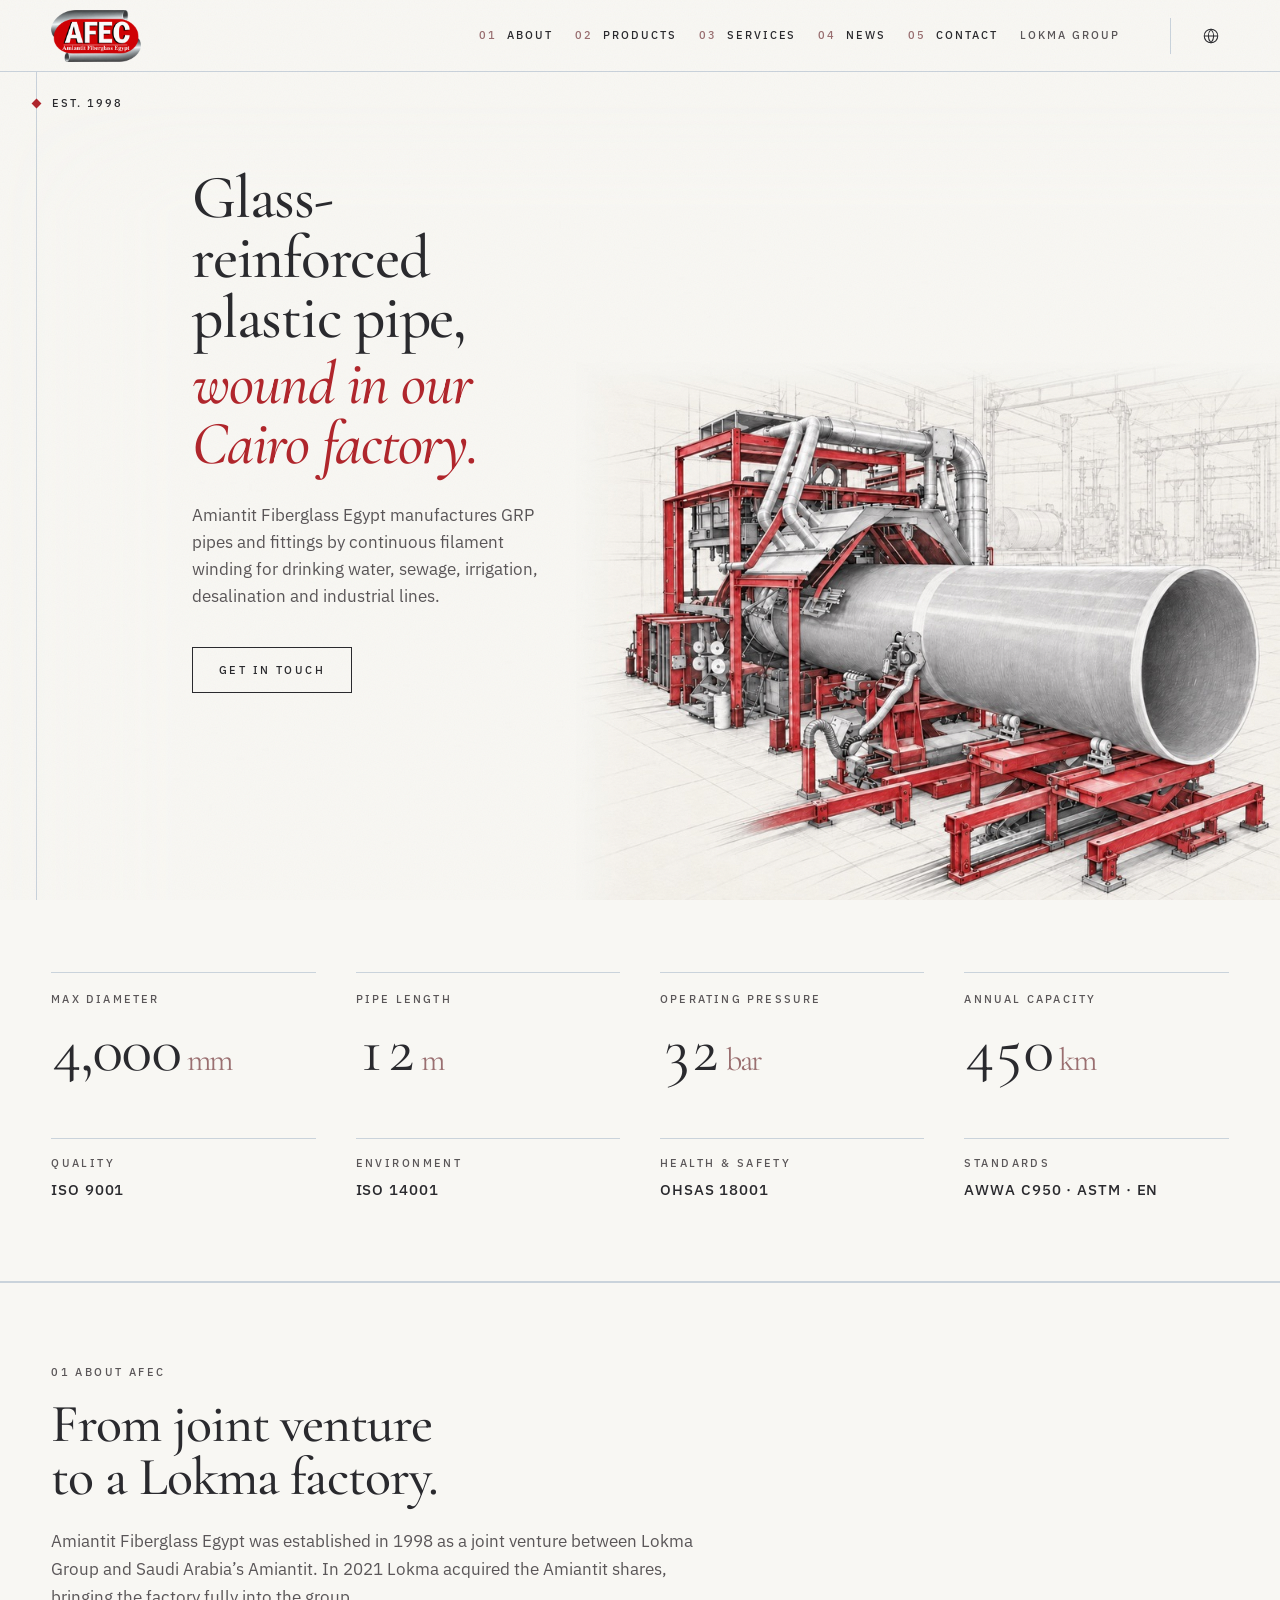
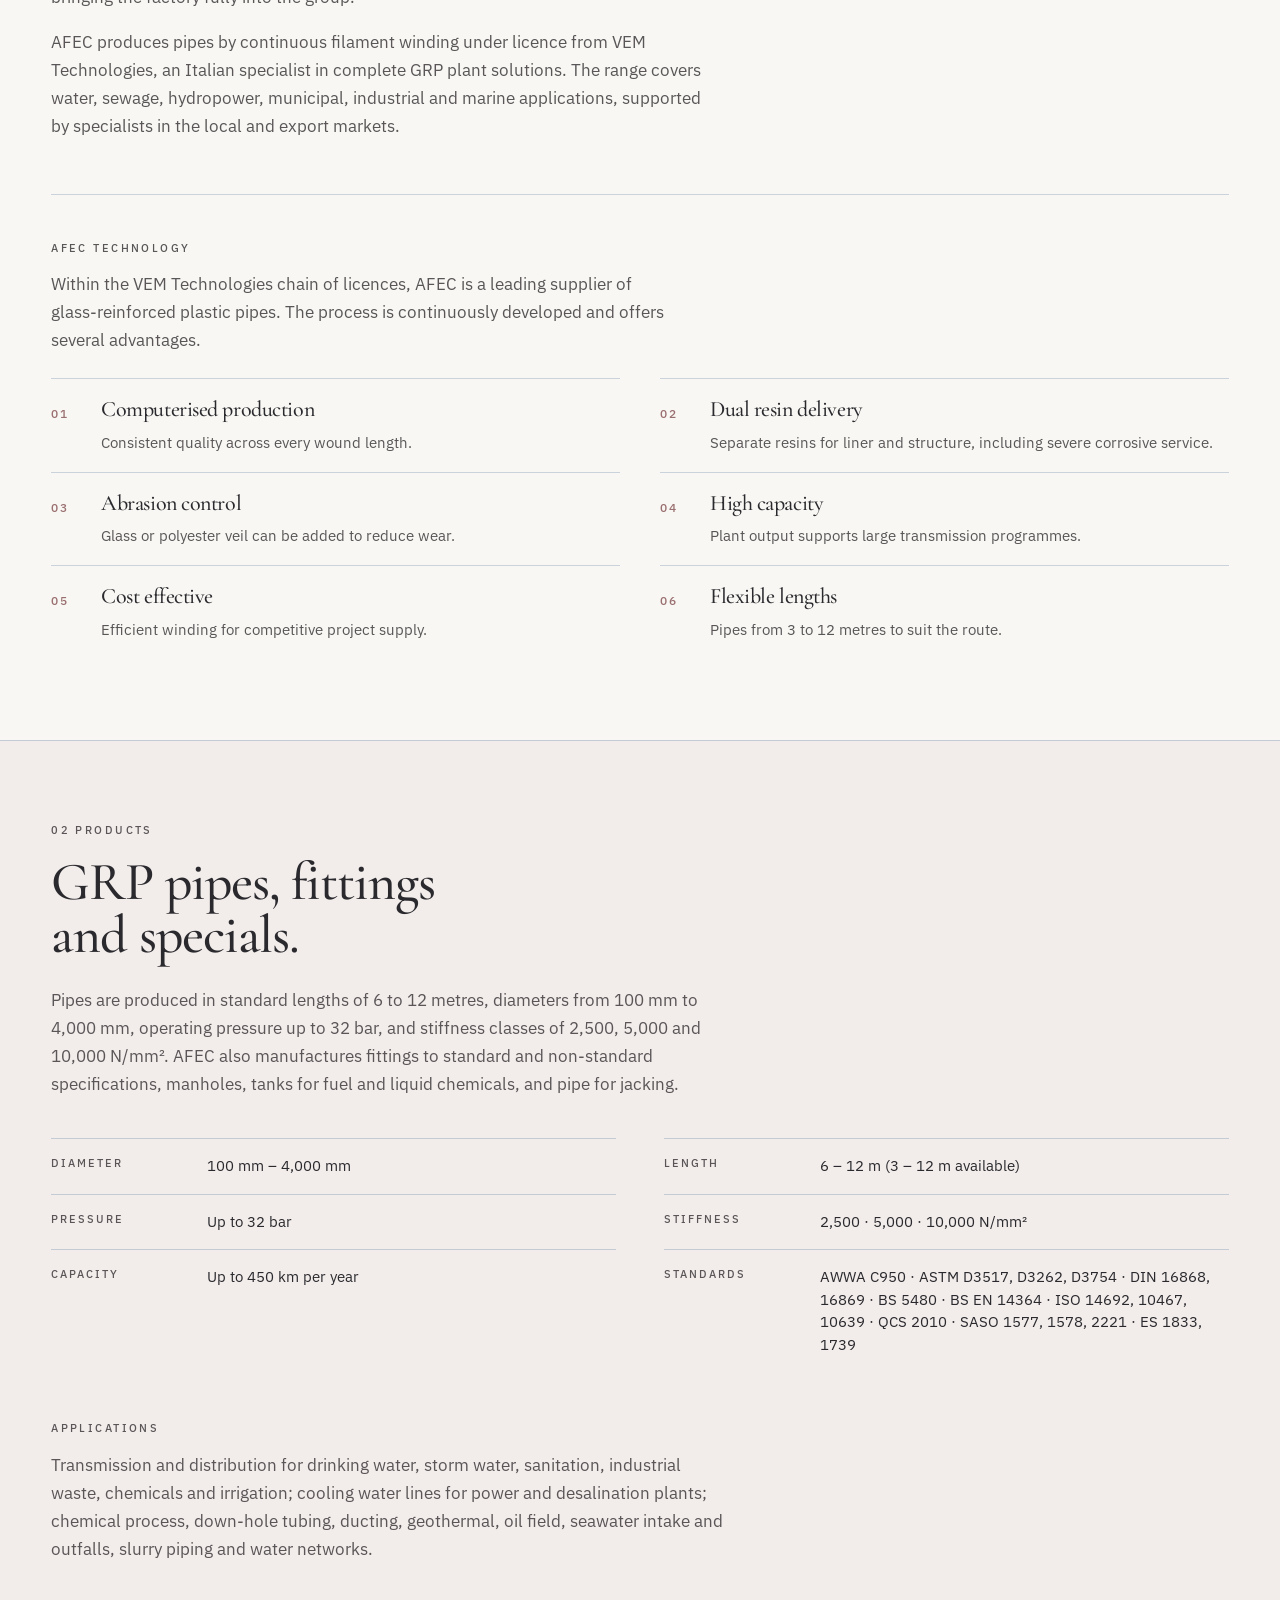
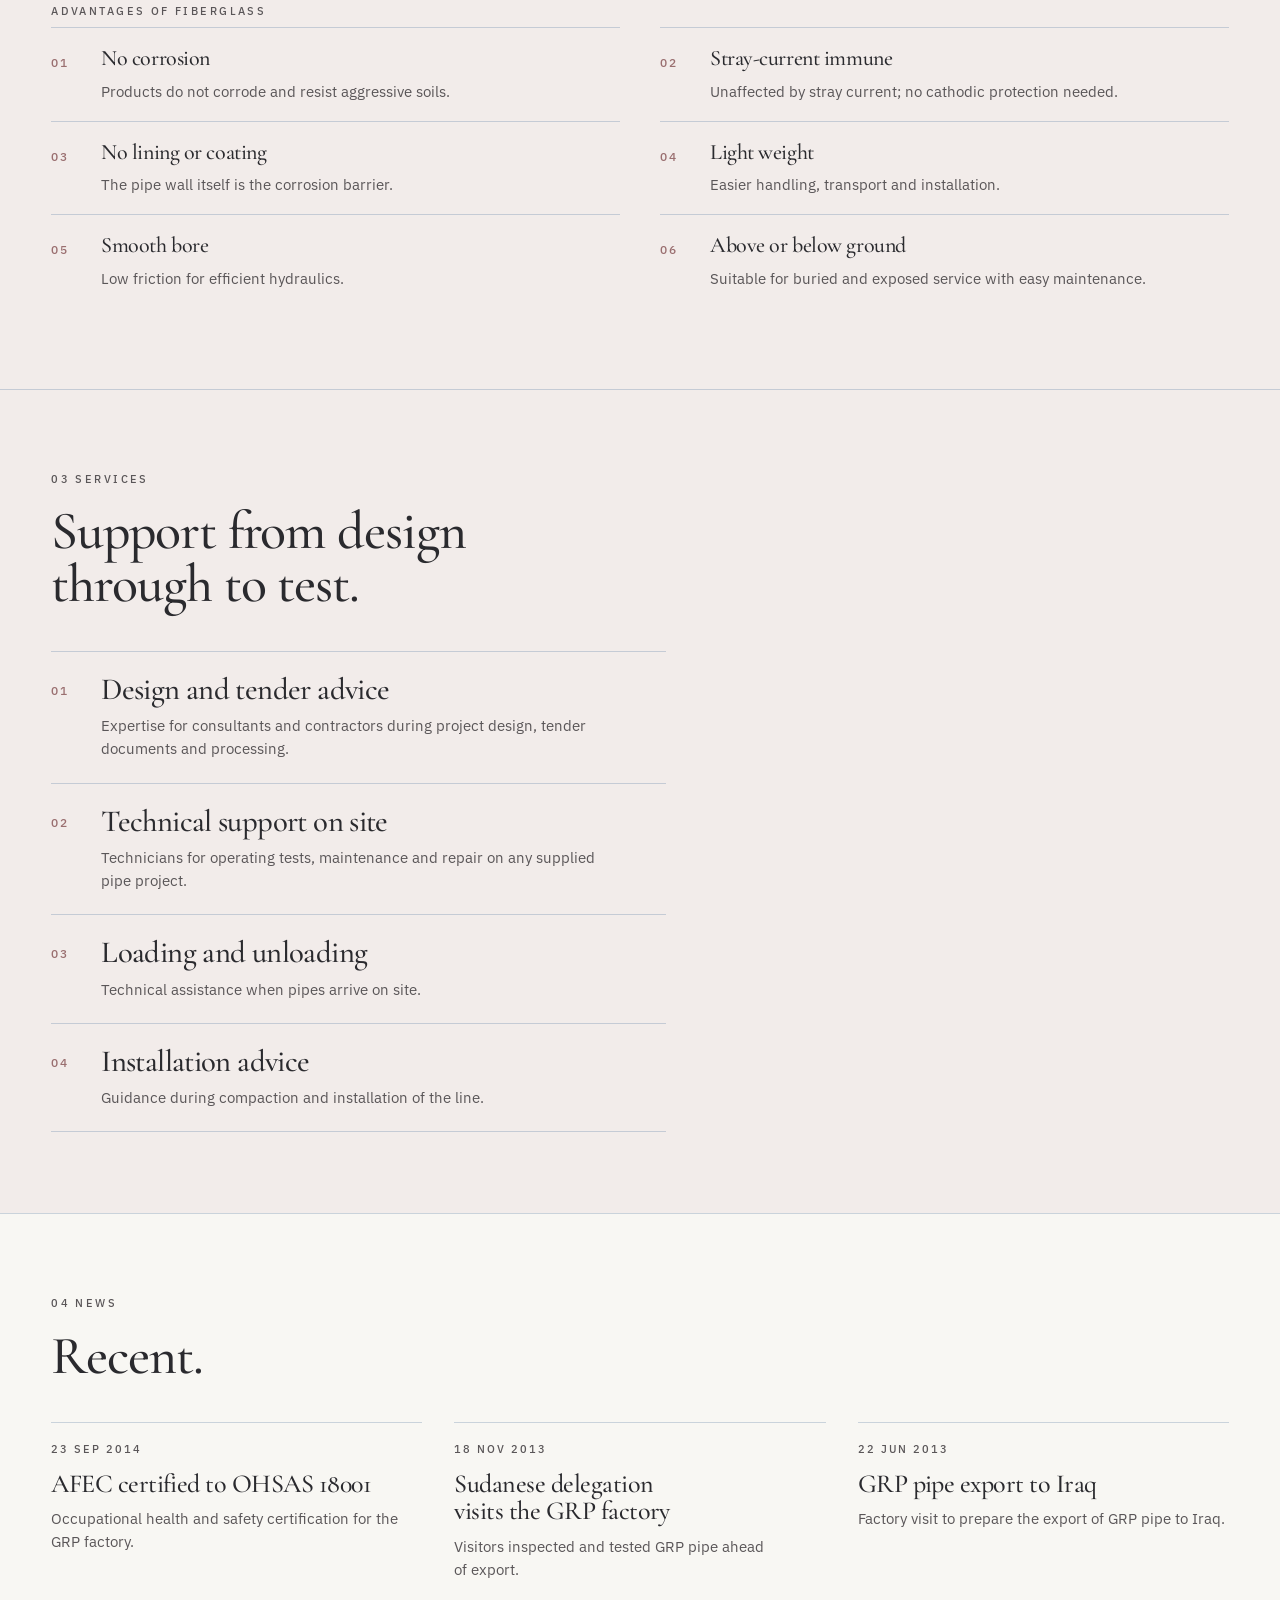
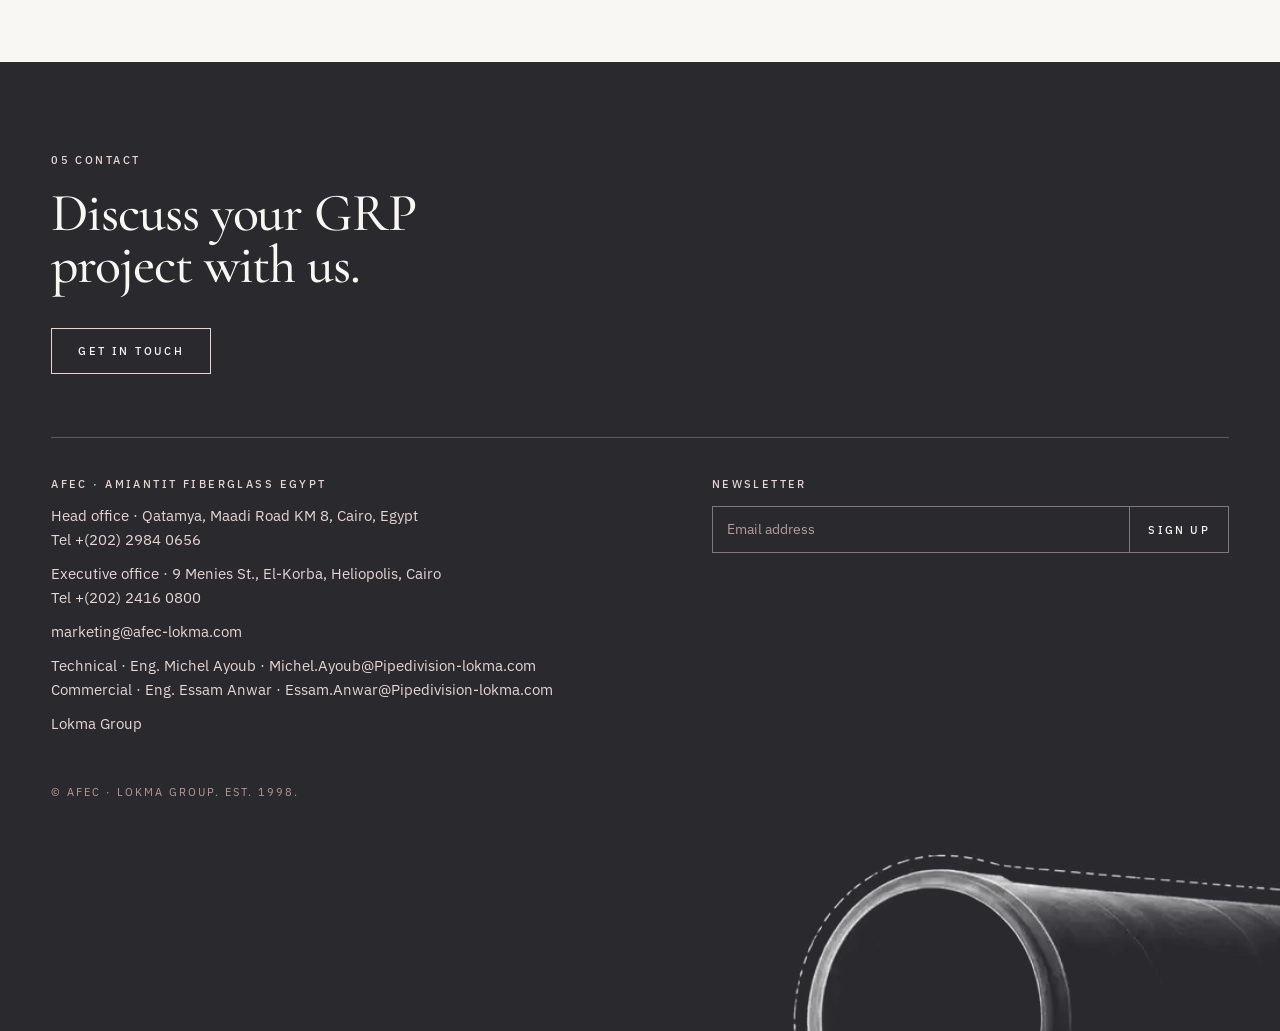
==== afec/index.html @ 7f738395 "Add AFEC, Ameron, and CIPAC pages with company branding and assets. Subsidiary long-scroll sites sha" ====
<!DOCTYPE html>
<html lang="en">
<head>
  <meta charset="UTF-8">
  <meta name="viewport" content="width=device-width, initial-scale=1">
  <title>AFEC — Amiantit Fiberglass Egypt · GRP pipe</title>
  <meta name="description" content="AFEC manufactures glass-reinforced plastic pipes and fittings by continuous filament winding for water, sewage, irrigation, desalination and industrial lines. Est. 1998, Cairo.">
  <meta name="theme-color" content="#2A2A2E">
  <link rel="preconnect" href="https://fonts.googleapis.com">
  <link rel="preconnect" href="https://fonts.gstatic.com" crossorigin>
  <link href="https://fonts.googleapis.com/css2?family=Cormorant+Garamond:ital,wght@0,500;0,600;1,500&family=IBM+Plex+Sans:ital,wght@0,400;0,500;1,400&display=swap" rel="stylesheet">
  <link rel="preload" as="image" href="../assets/afec-hero-desktop.jpg" media="(min-width: 1101px), (min-width: 701px) and (min-aspect-ratio: 1/1)">
  <link rel="preload" as="image" href="../assets/afec-hero-tablet.jpg" media="(min-width: 701px) and (max-width: 1100px) and (max-aspect-ratio: 1/1)">
  <link rel="preload" as="image" href="../assets/afec-hero-mobile.jpg" media="(max-width: 700px)">
  <link rel="stylesheet" href="../styles.css">
</head>
<body class="company company-afec">
  <a class="skip" href="#main">Skip to content</a>

  <header>
    <a class="wordmark wordmark-name" href="#top">
      <img src="../assets/afec-logo.png" alt="AFEC — Amiantit Fiberglass Egypt" width="89" height="52">
    </a>
    <nav aria-label="Primary">
      <a href="#about"><span>01</span> About</a>
      <a href="#products"><span>02</span> Products</a>
      <a href="#services"><span>03</span> Services</a>
      <a href="#news"><span>04</span> News</a>
      <a href="#contact"><span>05</span> Contact</a>
      <a class="group-link" href="../index.html">Lokma Group</a>
    </nav>
    <div class="lang">
      <button type="button" class="lang-button" aria-expanded="false" aria-controls="lang-menu" aria-label="Language, English">
        <svg viewBox="0 0 24 24" width="18" height="18" aria-hidden="true">
          <circle cx="12" cy="12" r="9" fill="none" stroke="currentColor" stroke-width="1.4"></circle>
          <path d="M3 12h18M12 3c2.4 2.7 3.6 5.7 3.6 9s-1.2 6.3-3.6 9c-2.4-2.7-3.6-5.7-3.6-9s1.2-6.3 3.6-9z" fill="none" stroke="currentColor" stroke-width="1.4"></path>
        </svg>
      </button>
      <ul class="lang-menu" id="lang-menu" hidden>
        <li><a href="index.html" lang="en" aria-current="true">English</a></li>
        <li><a href="../fr/afec/index.html" lang="fr">Français</a></li>
        <li><a href="../ar/afec/index.html" lang="ar" dir="rtl">العربية</a></li>
      </ul>
    </div>
  </header>

  <main id="main">
    <section class="company-hero plate-section" id="top">
      <picture class="plate" aria-hidden="true">
        <source media="(max-width: 700px)" srcset="../assets/afec-hero-mobile.jpg">
        <source media="(max-width: 1100px) and (max-aspect-ratio: 1/1)" srcset="../assets/afec-hero-tablet.jpg">
        <img src="../assets/afec-hero-desktop.jpg" alt="" fetchpriority="high" decoding="async">
      </picture>
      <div class="datum" aria-hidden="true">
        <span class="datum-mark">
          <span class="diamond"></span>
          <span class="datum-lines">
            <span class="datum-line">Est. 1998</span>
            <span class="datum-line">GRP pipe</span>
            <span class="datum-line">Continuous winding</span>
            <span class="datum-line">Lokma Group</span>
          </span>
        </span>
      </div>
      <div class="hero-copy">
        <h1>Glass-reinforced plastic pipe, <em>wound in our Cairo factory.</em></h1>
        <p class="deck">Amiantit Fiberglass Egypt manufactures GRP pipes and fittings by continuous filament winding for drinking water, sewage, irrigation, desalination and industrial lines.</p>
        <a class="button" href="#contact">Get in touch</a>
      </div>
    </section>

    <section class="figures" aria-labelledby="figures-title">
      <h2 id="figures-title" class="visually-hidden">Key numbers and certificates</h2>
      <dl class="numbers">
        <div><dt>Max diameter</dt><dd>4,000<span> mm</span></dd></div>
        <div><dt>Pipe length</dt><dd>12<span> m</span></dd></div>
        <div><dt>Operating pressure</dt><dd>32<span> bar</span></dd></div>
        <div><dt>Annual capacity</dt><dd>450<span> km</span></dd></div>
      </dl>
      <ul class="certs" aria-label="Quality certificates">
        <li><span class="kicker">Quality</span><strong>ISO 9001</strong></li>
        <li><span class="kicker">Environment</span><strong>ISO 14001</strong></li>
        <li><span class="kicker">Health &amp; safety</span><strong>OHSAS 18001</strong></li>
        <li><span class="kicker">Standards</span><strong>AWWA C950 · ASTM · EN</strong></li>
      </ul>
    </section>

    <section class="about" id="about">
      <div class="about-intro">
        <p class="kicker"><span>01</span> About AFEC</p>
        <h2>From joint venture to a Lokma factory.</h2>
        <p>Amiantit Fiberglass Egypt was established in 1998 as a joint venture between Lokma Group and Saudi Arabia’s Amiantit. In 2021 Lokma acquired the Amiantit shares, bringing the factory fully into the group.</p>
        <p>AFEC produces pipes by continuous filament winding under licence from VEM Technologies, an Italian specialist in complete GRP plant solutions. The range covers water, sewage, hydropower, municipal, industrial and marine applications, supported by specialists in the local and export markets.</p>
      </div>

      <div class="about-tech">
        <p class="kicker">AFEC technology</p>
        <p class="products-lead">Within the VEM Technologies chain of licences, AFEC is a leading supplier of glass-reinforced plastic pipes. The process is continuously developed and offers several advantages.</p>
        <ul class="feature-list">
          <li>
            <span class="num">01</span>
            <div>
              <h3>Computerised production</h3>
              <p>Consistent quality across every wound length.</p>
            </div>
          </li>
          <li>
            <span class="num">02</span>
            <div>
              <h3>Dual resin delivery</h3>
              <p>Separate resins for liner and structure, including severe corrosive service.</p>
            </div>
          </li>
          <li>
            <span class="num">03</span>
            <div>
              <h3>Abrasion control</h3>
              <p>Glass or polyester veil can be added to reduce wear.</p>
            </div>
          </li>
          <li>
            <span class="num">04</span>
            <div>
              <h3>High capacity</h3>
              <p>Plant output supports large transmission programmes.</p>
            </div>
          </li>
          <li>
            <span class="num">05</span>
            <div>
              <h3>Cost effective</h3>
              <p>Efficient winding for competitive project supply.</p>
            </div>
          </li>
          <li>
            <span class="num">06</span>
            <div>
              <h3>Flexible lengths</h3>
              <p>Pipes from 3 to 12 metres to suit the route.</p>
            </div>
          </li>
        </ul>
      </div>
    </section>

    <section class="products-block" id="products">
      <p class="kicker"><span>02</span> Products</p>
      <h2>GRP pipes, fittings and specials.</h2>
      <p class="products-lead">Pipes are produced in standard lengths of 6 to 12 metres, diameters from 100 mm to 4,000 mm, operating pressure up to 32 bar, and stiffness classes of 2,500, 5,000 and 10,000 N/mm². AFEC also manufactures fittings to standard and non-standard specifications, manholes, tanks for fuel and liquid chemicals, and pipe for jacking.</p>

      <dl class="spec-table">
        <div>
          <dt>Diameter</dt>
          <dd>100 mm – 4,000 mm</dd>
        </div>
        <div>
          <dt>Length</dt>
          <dd>6 – 12 m (3 – 12 m available)</dd>
        </div>
        <div>
          <dt>Pressure</dt>
          <dd>Up to 32 bar</dd>
        </div>
        <div>
          <dt>Stiffness</dt>
          <dd>2,500 · 5,000 · 10,000 N/mm²</dd>
        </div>
        <div>
          <dt>Capacity</dt>
          <dd>Up to 450 km per year</dd>
        </div>
        <div>
          <dt>Standards</dt>
          <dd>AWWA C950 · ASTM D3517, D3262, D3754 · DIN 16868, 16869 · BS 5480 · BS EN 14364 · ISO 14692, 10467, 10639 · QCS 2010 · SASO 1577, 1578, 2221 · ES 1833, 1739</dd>
        </div>
      </dl>

      <p class="kicker">Applications</p>
      <p class="products-lead">Transmission and distribution for drinking water, storm water, sanitation, industrial waste, chemicals and irrigation; cooling water lines for power and desalination plants; chemical process, down-hole tubing, ducting, geothermal, oil field, seawater intake and outfalls, slurry piping and water networks.</p>

      <p class="kicker">Advantages of fiberglass</p>
      <ul class="feature-list">
        <li>
          <span class="num">01</span>
          <div>
            <h3>No corrosion</h3>
            <p>Products do not corrode and resist aggressive soils.</p>
          </div>
        </li>
        <li>
          <span class="num">02</span>
          <div>
            <h3>Stray-current immune</h3>
            <p>Unaffected by stray current; no cathodic protection needed.</p>
          </div>
        </li>
        <li>
          <span class="num">03</span>
          <div>
            <h3>No lining or coating</h3>
            <p>The pipe wall itself is the corrosion barrier.</p>
          </div>
        </li>
        <li>
          <span class="num">04</span>
          <div>
            <h3>Light weight</h3>
            <p>Easier handling, transport and installation.</p>
          </div>
        </li>
        <li>
          <span class="num">05</span>
          <div>
            <h3>Smooth bore</h3>
            <p>Low friction for efficient hydraulics.</p>
          </div>
        </li>
        <li>
          <span class="num">06</span>
          <div>
            <h3>Above or below ground</h3>
            <p>Suitable for buried and exposed service with easy maintenance.</p>
          </div>
        </li>
      </ul>
    </section>

    <section class="services" id="services">
      <div class="services-copy">
        <p class="kicker"><span>03</span> Services</p>
        <h2>Support from design through to test.</h2>
        <ol class="service-list">
          <li>
            <span class="num">01</span>
            <div>
              <h3>Design and tender advice</h3>
              <p>Expertise for consultants and contractors during project design, tender documents and processing.</p>
            </div>
          </li>
          <li>
            <span class="num">02</span>
            <div>
              <h3>Technical support on site</h3>
              <p>Technicians for operating tests, maintenance and repair on any supplied pipe project.</p>
            </div>
          </li>
          <li>
            <span class="num">03</span>
            <div>
              <h3>Loading and unloading</h3>
              <p>Technical assistance when pipes arrive on site.</p>
            </div>
          </li>
          <li>
            <span class="num">04</span>
            <div>
              <h3>Installation advice</h3>
              <p>Guidance during compaction and installation of the line.</p>
            </div>
          </li>
        </ol>
      </div>
    </section>

    <section class="news" id="news">
      <div class="news-head">
        <p class="kicker"><span>04</span> News</p>
        <h2>Recent.</h2>
      </div>
      <ul class="news-list">
        <li>
          <time datetime="2014-09-23">23 Sep 2014</time>
          <h3>AFEC certified to OHSAS 18001</h3>
          <p>Occupational health and safety certification for the GRP factory.</p>
        </li>
        <li>
          <time datetime="2013-11-18">18 Nov 2013</time>
          <h3>Sudanese delegation visits the GRP factory</h3>
          <p>Visitors inspected and tested GRP pipe ahead of export.</p>
        </li>
        <li>
          <time datetime="2013-06-22">22 Jun 2013</time>
          <h3>GRP pipe export to Iraq</h3>
          <p>Factory visit to prepare the export of GRP pipe to Iraq.</p>
        </li>
      </ul>
    </section>

    <section class="contact plate-section" id="contact">
      <picture class="plate" aria-hidden="true">
        <source media="(max-width: 700px)" srcset="../assets/home-contact-navy-mobile.webp">
        <img src="../assets/home-contact-navy-desktop.webp" alt="" loading="lazy" decoding="async">
      </picture>
      <div class="contact-invite">
        <p class="kicker kicker-light"><span>05</span> Contact</p>
        <h2>Discuss your GRP project with us.</h2>
        <a class="button button-light" href="mailto:marketing@afec-lokma.com">Get in touch</a>
      </div>
      <div class="contact-grid">
        <address>
          <span class="kicker kicker-light">AFEC · Amiantit Fiberglass Egypt</span>
          <p>Head office · Qatamya, Maadi Road KM 8, Cairo, Egypt<br>Tel <a href="tel:+20229840656">+(202) 2984 0656</a></p>
          <p>Executive office · 9 Menies St., El-Korba, Heliopolis, Cairo<br>Tel <a href="tel:+20224160800">+(202) 2416 0800</a></p>
          <p><a href="mailto:marketing@afec-lokma.com">marketing@afec-lokma.com</a></p>
          <p>Technical · Eng. Michel Ayoub · <a href="mailto:Michel.Ayoub@Pipedivision-lokma.com">Michel.Ayoub@Pipedivision-lokma.com</a><br>Commercial · Eng. Essam Anwar · <a href="mailto:Essam.Anwar@Pipedivision-lokma.com">Essam.Anwar@Pipedivision-lokma.com</a></p>
          <p><a href="../index.html">Lokma Group</a></p>
        </address>
        <form class="newsletter" action="#" method="post">
          <label class="kicker kicker-light" for="newsletter-email">Newsletter</label>
          <div class="field">
            <input id="newsletter-email" type="email" name="email" placeholder="Email address" autocomplete="email" required>
            <button type="submit">Sign up</button>
          </div>
        </form>
      </div>
      <p class="colophon">© AFEC · Lokma Group. Est. 1998.</p>
    </section>
  </main>

  <script src="../site.js"></script>
</body>
</html>
---- styles.css ----
:root {
  --navy: #17275f;
  --navy-soft: #25356f;
  --ink: #6685a8;
  --draft: #91abc3;
  --pale: #dce8f1;
  --wash: #e8f1f6;
  --paper: #f8f7f3;
  --graphite: #515867;
  --oxide: #8a2730;
  --accent: var(--oxide);
  --rule: color-mix(in srgb, var(--ink) 32%, transparent);
  --rule-light: color-mix(in srgb, var(--pale) 26%, transparent);
  --serif: "Cormorant Garamond", "Iowan Old Style", Palatino, "Palatino Linotype", serif;
  --sans: "IBM Plex Sans", "Helvetica Neue", Helvetica, Arial, sans-serif;
  --header: 72px;
  --gutter: clamp(20px, 4vw, 64px);
}

/*
 * Company palettes. Each page keeps the group paper and type but takes its
 * text colours from the company logo: --navy carries headings, nav, buttons and
 * the contact block; --graphite carries running copy; --accent the emphasis.
 * The secondary set (wash, pale, ink, draft) follows the pencil wash in the
 * company artwork. Rules, grids and the datum derive from --ink automatically.
 */
body.company-afec {
  /* AFEC logo: red lettering on steel grey. No blue; type goes to charcoal. */
  --navy: #2a2a2e;
  --graphite: #5a5658;
  --accent: #b1262c;
  --wash: #f2ecea;
  --pale: #e6d5d3;
  --ink: #9a6f70;
  --draft: #b99a9a;
}

body.company-ameron {
  /* Ameron logo: a single deep navy. Type goes to that navy, emphasis a step lighter. */
  --navy: #0f1f5c;
  --graphite: #4f5670;
  --accent: #3a5597;
  --wash: #eaedf0;
  --pale: #d4dbe3;
  --ink: #5f7085;
  --draft: #8d9bab;
}

body.company-cipac {
  /* CIPAC logo: terracotta pipe with slate-blue lettering. Type goes to that slate; emphasis terracotta. */
  --navy: #1b3858;
  --graphite: #4e5661;
  --accent: #a5562f;
  --wash: #f3ece5;
  --pale: #e7d7c8;
  --ink: #a07a60;
  --draft: #bfa38c;
}

* { box-sizing: border-box; }

html { scroll-behavior: smooth; }

body {
  margin: 0;
  background: var(--paper);
  color: var(--navy);
  font-family: var(--sans);
  font-size: 16px;
  line-height: 1.5;
  font-weight: 400;
  text-rendering: optimizeLegibility;
  -webkit-font-smoothing: antialiased;
}

body::before {
  content: "";
  position: fixed;
  inset: 0;
  pointer-events: none;
  z-index: 80;
  opacity: 0.045;
  mix-blend-mode: multiply;
  background-image: url("data:image/svg+xml;utf8,<svg xmlns='http://www.w3.org/2000/svg' width='160' height='160'><filter id='n'><feTurbulence type='fractalNoise' baseFrequency='0.85' numOctaves='2' stitchTiles='stitch'/></filter><rect width='100%25' height='100%25' filter='url(%23n)'/></svg>");
}

::selection {
  background: var(--pale);
  color: var(--navy);
}

img, picture { display: block; max-width: 100%; }

a { color: inherit; }

:focus-visible {
  outline: 1px solid var(--accent);
  outline-offset: 4px;
}

.skip {
  position: absolute;
  left: 16px;
  top: -40px;
  background: var(--paper);
  padding: 8px 12px;
  z-index: 100;
}

.skip:focus { top: 12px; }

.visually-hidden {
  position: absolute;
  width: 1px;
  height: 1px;
  overflow: hidden;
  clip: rect(0 0 0 0);
  white-space: nowrap;
}

section[id] { scroll-margin-top: var(--header); }

h1, h2, h3 {
  font-family: var(--serif);
  font-weight: 500;
  letter-spacing: -0.02em;
  line-height: 0.98;
  margin: 0;
  text-wrap: balance;
}

h1 {
  font-size: clamp(46px, 4.8vw, 78px);
  max-width: 14ch;
}

h1 em {
  display: block;
  margin-top: 0.08em;
  font-style: italic;
  font-weight: 500;
}

h2 {
  font-size: clamp(38px, 4.2vw, 64px);
  max-width: 16ch;
}

h3 {
  font-size: clamp(26px, 2.4vw, 36px);
  line-height: 1.05;
}

p { text-wrap: pretty; }

.kicker {
  margin: 0;
  font-size: 11px;
  font-weight: 500;
  letter-spacing: 0.22em;
  text-transform: uppercase;
  color: var(--graphite);
}

.kicker-light { color: var(--pale); }

.kicker span,
nav a span,
.num,
.when,
.numbers dd,
time {
  font-variant-numeric: tabular-nums;
}

.num {
  padding-top: 8px;
  font-size: 12px;
  font-weight: 500;
  letter-spacing: 0.16em;
  color: var(--ink);
}

.button {
  display: inline-block;
  margin-top: 36px;
  padding: 14px 26px;
  border: 1px solid var(--navy);
  color: var(--navy);
  text-decoration: none;
  font-size: 11px;
  font-weight: 500;
  letter-spacing: 0.22em;
  text-transform: uppercase;
  transition: background-color 120ms ease, color 120ms ease;
}

.button:hover {
  background: var(--navy);
  color: var(--paper);
}

.button-light {
  border-color: var(--pale);
  color: var(--paper);
}

.button-light:hover {
  background: var(--paper);
  color: var(--navy);
}

.text-link {
  display: inline-block;
  margin-top: 14px;
  font-size: 12px;
  font-weight: 500;
  letter-spacing: 0.08em;
  text-decoration: none;
  border-bottom: 1px solid var(--accent);
  padding-bottom: 2px;
}

header {
  position: sticky;
  top: 0;
  z-index: 40;
  display: flex;
  align-items: center;
  justify-content: space-between;
  gap: 28px;
  min-height: var(--header);
  padding: 0 var(--gutter);
  background: color-mix(in srgb, var(--paper) 92%, transparent);
  border-bottom: 1px solid var(--rule);
  backdrop-filter: blur(8px);
}

.wordmark {
  flex: none;
  display: flex;
  align-items: center;
  line-height: 0;
  text-decoration: none;
}

.wordmark img {
  height: 64px;
  width: auto;
}

nav {
  display: flex;
  flex-wrap: nowrap;
  justify-content: flex-end;
  gap: 8px 22px;
  min-width: 0;
  margin-left: auto;
}

nav a {
  flex: none;
  text-decoration: none;
  font-size: 11px;
  font-weight: 500;
  letter-spacing: 0.18em;
  text-transform: uppercase;
  color: var(--navy);
  white-space: nowrap;
}

nav a span {
  margin-right: 0.45em;
  color: var(--ink);
}

nav a[aria-current="page"],
nav a[aria-current="page"] span {
  color: var(--accent);
}

.lang {
  position: relative;
  flex: none;
  margin-left: 22px;
  padding-left: 22px;
  border-left: 1px solid var(--rule);
  --lang-trigger-size: 36px;
}

.lang-button {
  display: grid;
  place-items: center;
  width: var(--lang-trigger-size);
  height: var(--lang-trigger-size);
  padding: 0;
  border: 0;
  background: transparent;
  color: var(--navy);
  cursor: pointer;
}

.lang-button[aria-expanded="true"] { color: var(--accent); }

.lang-menu {
  position: absolute;
  top: calc(100% + 2px);
  right: 0;
  z-index: 2;
  min-width: 156px;
  margin: 0;
  padding: 6px 0;
  list-style: none;
  background: var(--paper);
  border: 1px solid var(--rule);
  transform-origin: calc(100% - var(--lang-trigger-size) / 2) -8px;
  opacity: 0;
  transform: translateY(-6px);
  pointer-events: none;
  transition: opacity 160ms ease, transform 160ms ease;
}

.lang-menu.is-open {
  opacity: 1;
  transform: none;
  pointer-events: auto;
}

.lang-menu::before {
  content: "";
  position: absolute;
  top: -5px;
  /* Centre the caret on the globe trigger; nudge 3px for the icon in the button. */
  right: calc(var(--lang-trigger-size) / 2 - 5px - 3px);
  width: 10px;
  height: 10px;
  background: var(--paper);
  border-top: 1px solid var(--rule);
  border-left: 1px solid var(--rule);
  transform: rotate(45deg);
}

.lang-menu a {
  display: block;
  padding: 8px 16px;
  color: var(--navy);
  text-decoration: none;
  font-size: 11px;
  font-weight: 500;
  letter-spacing: 0.18em;
  text-transform: uppercase;
}

.lang-menu a[lang="ar"] {
  font-size: 15px;
  letter-spacing: 0;
  text-transform: none;
}

.lang-menu a[aria-current="true"] { color: var(--accent); }

.lang-menu a:hover { background: var(--wash); }

/* Decorative plates. The artwork fills the section; copy sits in its clear zone. */

.plate-section {
  position: relative;
  isolation: isolate;
  overflow: hidden;
}

.plate {
  position: absolute;
  inset: 0;
  z-index: -1;
  pointer-events: none;
}

.plate img {
  width: 100%;
  height: 100%;
  object-fit: cover;
}

.banner {
  width: 100%;
  border-bottom: 1px solid var(--rule);
}

.banner img {
  width: 100%;
  height: auto;
}

.datum {
  position: absolute;
  top: 0;
  bottom: 0;
  left: 36px;
  width: 1px;
  background: var(--rule);
  pointer-events: none;
}

.datum-light { background: color-mix(in srgb, var(--pale) 40%, transparent); }

.datum-mark {
  position: absolute;
  top: 28px;
  left: 0;
}

.diamond {
  position: absolute;
  top: 0;
  left: -3.5px;
  width: 7px;
  height: 7px;
  background: var(--navy);
  transform: rotate(45deg);
}

.datum-light .diamond { background: var(--pale); }

.datum-lines {
  position: absolute;
  /* Centre the first line on the 7px diamond. */
  font-size: 11px;
  top: calc((7px - 1.35em) / 2);
  left: 16px;
  display: flex;
  flex-direction: column;
  align-items: flex-start;
  gap: 5px;
  width: max-content;
}

.datum-line {
  font-size: 11px;
  font-weight: 500;
  letter-spacing: 0.18em;
  text-transform: uppercase;
  line-height: 1.35;
  white-space: nowrap;
  color: var(--navy);
  opacity: 0;
  transform: translateX(-16px);
}

.datum-line:first-child {
  opacity: 1;
  transform: none;
}

.datum-light .datum-line { color: var(--pale); }

/* 1. Opening banner */

.hero {
  /* Floor stops short viewports from pushing the copy deep into the pipe artwork. */
  min-height: max(calc(100svh - var(--header)), 820px);
  background: var(--navy);
  color: var(--paper);
}

.hero .plate img { object-position: left bottom; }

.hero-copy {
  position: relative;
  max-width: min(46%, 680px);
  /* Clears the two-word lines that sit to the right of the datum. */
  padding: 96px 0 240px 220px;
}

.hero h1 em { color: var(--pale); }

.deck {
  max-width: 36em;
  margin: 28px 0 0;
  color: var(--draft);
  font-size: 17px;
  line-height: 1.6;
}

/* 2. Key numbers and certificates */

.figures {
  padding: clamp(64px, 8vh, 104px) var(--gutter) clamp(56px, 7vh, 88px);
  border-bottom: 1px solid var(--rule);
}

.numbers {
  display: grid;
  grid-template-columns: repeat(4, 1fr);
  gap: 24px 40px;
  margin: 0;
}

.numbers div {
  padding-top: 18px;
  border-top: 1px solid var(--rule);
}

.numbers dt {
  font-size: 11px;
  font-weight: 500;
  letter-spacing: 0.2em;
  text-transform: uppercase;
  color: var(--graphite);
}

.numbers dd {
  margin: 10px 0 0;
  font-family: var(--serif);
  font-size: clamp(48px, 5vw, 76px);
  line-height: 1;
  letter-spacing: -0.03em;
}

.numbers dd span {
  font-size: 0.5em;
  margin-left: 0.08em;
  color: var(--ink);
}

.certs {
  display: grid;
  grid-template-columns: repeat(4, 1fr);
  gap: 16px 40px;
  margin: 56px 0 0;
  padding: 0;
  list-style: none;
}

.certs li {
  display: flex;
  flex-direction: column;
  gap: 8px;
  padding: 16px 0;
  border-top: 1px solid var(--rule);
}

.certs strong {
  font-weight: 500;
  font-size: 15px;
  letter-spacing: 0.06em;
}

/* 3. Companies and products */

.companies {
  padding: 0 var(--gutter) clamp(72px, 9vh, 120px);
  /* Matches the field of the pipe study so the drawing has no paper margin. */
  background: var(--wash);
}

.companies-head {
  display: grid;
  grid-template-columns: 1fr 1fr;
  gap: 48px;
  align-items: stretch;
  margin: 0 calc(-1 * var(--gutter));
  padding: 0 0 0 var(--gutter);
  border-bottom: 1px solid var(--rule);
}

.companies-intro {
  padding: clamp(72px, 9vh, 110px) 0 clamp(56px, 7vh, 88px);
}

.companies-intro h2 { margin: 18px 0 24px; }

.companies-intro p:last-child {
  max-width: 36em;
  color: var(--graphite);
  font-size: 17px;
  line-height: 1.6;
}

.companies-art {
  position: relative;
  overflow: hidden;
  min-height: 420px;
  background: var(--wash);
}

.companies-art img {
  position: absolute;
  inset: 0;
  width: 100%;
  height: 100%;
  object-fit: cover;
  /* Top edge dissolves the cut pipe; sides feather into the section field. */
  -webkit-mask-image:
    linear-gradient(to bottom, transparent, #000 180px),
    linear-gradient(to right, transparent, #000 40px, #000 calc(100% - 40px), transparent);
  mask-image:
    linear-gradient(to bottom, transparent, #000 180px),
    linear-gradient(to right, transparent, #000 40px, #000 calc(100% - 40px), transparent);
  -webkit-mask-composite: source-in;
  mask-composite: intersect;
}

.company-list {
  display: grid;
  grid-template-columns: repeat(3, 1fr);
  gap: 0 40px;
  margin: 0;
  padding: 0;
  list-style: none;
}

.company-list li {
  display: grid;
  grid-template-columns: 36px 1fr;
  gap: 14px;
  padding: 36px 0 32px;
  border-bottom: 1px solid var(--rule);
}

.role {
  margin: 8px 0 12px;
  font-size: 11px;
  font-weight: 500;
  letter-spacing: 0.18em;
  text-transform: uppercase;
  color: var(--graphite);
}

.company-list p:not(.role) {
  margin: 0;
  color: var(--graphite);
  font-size: 15px;
  line-height: 1.55;
}

.products {
  display: grid;
  grid-template-columns: 160px 1fr;
  gap: 24px;
  align-items: start;
  padding-top: 40px;
}

.product-list {
  display: grid;
  grid-template-columns: repeat(3, 1fr);
  gap: 20px;
  margin: 0;
  padding: 0;
  list-style: none;
}

.product-list a {
  display: flex;
  flex-direction: row;
  align-items: center;
  justify-content: space-between;
  gap: 16px;
  min-height: 88px;
  padding: 18px 20px;
  border: 1px solid var(--rule);
  text-decoration: none;
  transition: border-color 120ms ease;
}

.product-brand {
  display: flex;
  flex: none;
  align-items: center;
  gap: 10px;
  min-width: 0;
}

.product-logo {
  flex: none;
  height: 34px;
  width: auto;
  max-width: min(52%, 200px);
  object-fit: contain;
  object-position: right center;
}

.product-logo-mark { height: 30px; max-width: none; }

.product-list a:hover {
  border-color: var(--navy);
  background: color-mix(in srgb, var(--wash) 55%, transparent);
}

.product-card-main {
  display: flex;
  flex-direction: column;
  align-items: flex-start;
  gap: 10px;
  min-width: 0;
}

.product-visit {
  font-size: 11px;
  font-weight: 500;
  letter-spacing: 0.12em;
  text-transform: uppercase;
  color: var(--graphite);
  border-bottom: 1px solid var(--accent);
  padding-bottom: 2px;
  line-height: 1.2;
  transition: color 120ms ease;
}

.product-visit::after {
  content: " →";
  color: var(--accent);
}

.product-list a:hover .product-visit { color: var(--navy); }

.product-list strong {
  flex: none;
  font-family: var(--serif);
  font-weight: 500;
  font-size: clamp(22px, 4vw, 28px);
  line-height: 1.1;
}

.product-brand span {
  font-size: 11px;
  font-weight: 500;
  letter-spacing: 0.18em;
  text-transform: uppercase;
  color: var(--graphite);
  white-space: nowrap;
}

/* 4. Services — powder-blue plate, copy in the clear left side */

.services {
  position: relative;
  isolation: isolate;
  overflow: hidden;
  background: var(--wash);
  border-top: 1px solid var(--rule);
}

.services-plate {
  position: absolute;
  inset: 0;
  z-index: -1;
  pointer-events: none;
}

.services-plate img {
  width: 100%;
  height: 100%;
  object-fit: cover;
  object-position: right center;
  /* Dissolve the last strip of the plate into the section field. */
  -webkit-mask-image: linear-gradient(to bottom, #000 calc(100% - 72px), transparent);
  mask-image: linear-gradient(to bottom, #000 calc(100% - 72px), transparent);
}

.services-copy {
  max-width: 56%;
  padding: clamp(72px, 9vh, 120px) var(--gutter);
}

.services h2 { margin: 18px 0 40px; }

.service-list {
  margin: 0;
  padding: 0;
  list-style: none;
}

.service-list li {
  display: grid;
  grid-template-columns: 36px 1fr;
  gap: 14px;
  padding: 22px 0;
  border-top: 1px solid var(--rule);
}

.service-list li:last-child { border-bottom: 1px solid var(--rule); }

.service-list p {
  margin: 8px 0 0;
  max-width: 34em;
  color: var(--graphite);
  font-size: 15px;
  line-height: 1.55;
}

/* 5. Story — ivory heritage plate, copy top left, timeline below */

.story {
  background: var(--paper);
  padding-bottom: clamp(72px, 8vh, 110px);
  overflow: clip;
}

/* The plate backs the introduction only, shown whole (2:1); the timeline runs on plain paper. */
.story-intro {
  min-height: 50vw;
  padding: clamp(80px, 10vh, 130px) var(--gutter) 0;
}

.story .plate img {
  object-position: right top;
  /* A short dissolve, only the last strip of the plate. */
  -webkit-mask-image: linear-gradient(to bottom, #000 calc(100% - 14px), transparent);
  mask-image: linear-gradient(to bottom, #000 calc(100% - 14px), transparent);
}

.story-copy {
  max-width: min(48%, 620px);
  padding-left: 72px;
}

.story-copy h2 { margin-top: 18px; }

.story-copy p:last-child {
  max-width: 40em;
  margin: 24px 0 0;
  color: var(--graphite);
  font-size: 17px;
  line-height: 1.65;
}

.timeline {
  position: relative;
  display: grid;
  grid-template-columns: repeat(5, minmax(0, 1fr));
  align-items: stretch;
  gap: 22px;
  margin: clamp(48px, 6vw, 96px) var(--gutter) 0;
  padding: 28px 0 0;
  list-style: none;
}

.timeline li {
  display: flex;
  flex-direction: column;
}

.timeline::before {
  content: "";
  position: absolute;
  top: 6px;
  left: 0;
  right: 0;
  height: 1px;
  background: color-mix(in srgb, var(--ink) 70%, transparent);
}

/* One diamond, moved between dates. Hidden until the script takes over. */
.timeline::after {
  content: "";
  position: absolute;
  z-index: 2;
  top: 0;
  left: 0;
  width: 7px;
  height: 7px;
  background: var(--accent);
  opacity: 0;
  pointer-events: none;
  transform: translate3d(var(--dot-x, 0px), var(--dot-y, 0px), 0) rotate(45deg);
}

.timeline.is-traveled::after { opacity: 1; }
.timeline.is-traveled .mark { visibility: hidden; }

.timeline-body {
  position: relative;
  z-index: 0;
  display: flex;
  flex: 1;
  flex-direction: column;
  transform: scale(var(--item-scale, 1));
  transform-origin: left top;
}

.mark {
  position: absolute;
  top: 3px;
  width: 7px;
  height: 7px;
  background: var(--accent);
  transform: rotate(45deg);
}

.when {
  display: block;
  margin: 8px 0 10px;
  font-family: var(--serif);
  font-size: 32px;
  font-weight: 500;
  letter-spacing: -0.03em;
  line-height: 1;
}

.timeline p {
  margin: 0 0 18px;
  padding-right: 18px;
  color: var(--graphite);
  font-size: 14px;
  line-height: 1.5;
}

.archive-photo {
  display: grid;
  place-items: center;
  aspect-ratio: 4 / 3;
  margin: auto 18px 0 0;
  border: 1px dashed color-mix(in srgb, var(--ink) 55%, transparent);
  background: color-mix(in srgb, var(--paper) 70%, transparent);
}

.archive-photo span {
  font-size: 10px;
  font-weight: 500;
  letter-spacing: 0.2em;
  text-transform: uppercase;
  color: var(--ink);
}

/* 6. Projects — banner strip, world map, table */

.projects {
  background: var(--paper);
  border-top: 1px solid var(--rule);
}

.projects-head {
  padding: clamp(64px, 8vh, 100px) var(--gutter) 40px;
}

.projects-head h2 { margin-top: 18px; }

.projects-body {
  display: grid;
  grid-template-columns: 1.1fr 0.9fr;
  align-items: start;
  gap: 48px;
  padding: 0 var(--gutter) clamp(80px, 10vh, 120px);
}

.map {
  display: flex;
  flex-direction: column;
  gap: 10px;
  border: 1px solid var(--rule);
  background: var(--paper);
  padding: 10px 10px 12px;
}

.map-stage {
  aspect-ratio: 1010 / 666;
  background:
    linear-gradient(color-mix(in srgb, var(--ink) 28%, transparent) 1px, transparent 1px) 0 0 / 100% 16.666%,
    linear-gradient(90deg, color-mix(in srgb, var(--ink) 28%, transparent) 1px, transparent 1px) 0 0 / 12.5% 100%,
    var(--wash);
}

.map-stage svg {
  display: block;
  width: 100%;
  height: 100%;
}

.map-stage path {
  fill: color-mix(in srgb, var(--paper) 86%, white);
  stroke: color-mix(in srgb, var(--navy) 42%, transparent);
  stroke-width: 0.6px;
  stroke-linejoin: round;
  vector-effect: non-scaling-stroke;
  cursor: pointer;
  transition: fill 120ms ease;
}

.map-stage path.is-project {
  fill: color-mix(in srgb, var(--navy) 72%, var(--wash));
  stroke: var(--navy);
}

.map-stage path:hover,
.map-stage path:focus-visible {
  fill: color-mix(in srgb, var(--navy) 28%, var(--paper));
  outline: none;
}

.map-stage path.is-project:hover,
.map-stage path.is-project.is-hover,
.map-stage path.is-project:focus-visible,
.map-stage path.is-project.is-selected {
  fill: var(--accent);
  stroke: var(--accent);
}

.map-marker {
  fill: var(--accent);
  stroke: var(--paper);
  stroke-width: 1px;
  vector-effect: non-scaling-stroke;
  transition: fill 120ms ease, stroke 120ms ease;
}

.map-marker.is-hover {
  fill: var(--paper);
  stroke: var(--accent);
  stroke-width: 1.5px;
}

.map-hit {
  fill: transparent;
  cursor: pointer;
}

.map-caption {
  display: flex;
  align-items: baseline;
  justify-content: space-between;
  gap: 16px;
  min-height: 16px;
}

.map-caption-text {
  margin: 0;
  min-width: 0;
  font-size: 11px;
  font-weight: 500;
  letter-spacing: 0.14em;
  text-transform: uppercase;
  color: var(--navy);
}

.map-credit {
  flex: none;
  font-size: 10px;
  font-weight: 500;
  letter-spacing: 0.16em;
  text-transform: uppercase;
  text-decoration: none;
  color: var(--ink);
}

.map-credit:hover { color: var(--accent); }

.project-scroll {
  min-height: 0;
  overflow-y: visible;
  scroll-behavior: smooth;
  scrollbar-width: thin;
  scrollbar-color: var(--rule) transparent;
}

.project-table {
  width: 100%;
  border-collapse: collapse;
  font-size: 14px;
}

.project-table th {
  position: sticky;
  top: 0;
  z-index: 1;
  padding: 0 12px 12px 0;
  background: var(--paper);
  text-align: left;
  font-size: 10px;
  font-weight: 500;
  letter-spacing: 0.2em;
  text-transform: uppercase;
  color: var(--graphite);
  border-bottom: 1px solid var(--navy);
}

.project-table td {
  padding: 14px 12px 14px 0;
  vertical-align: top;
  border-bottom: 1px solid var(--rule);
  color: var(--graphite);
  transition: color 280ms ease, padding 280ms ease, font-size 280ms ease;
}

.project-table td:first-child { color: var(--navy); }

.project-table tbody tr.is-linked td {
  padding-top: 20px;
  padding-bottom: 20px;
  color: var(--accent);
  font-size: 15.4px;
}

/* 7. Testimonials */

.testimonials {
  padding: clamp(72px, 9vh, 110px) var(--gutter);
  background: var(--wash);
  border-top: 1px solid var(--rule);
}

.quotes {
  display: grid;
  grid-template-columns: repeat(3, 1fr);
  gap: 32px;
  margin: 28px 0 0;
  padding: 0;
  list-style: none;
}

.quotes blockquote {
  margin: 0;
  padding: 24px 0 0;
  border-top: 1px solid var(--rule);
}

.quotes blockquote p {
  margin: 0;
  font-family: var(--serif);
  font-size: 26px;
  line-height: 1.2;
}

.quotes footer {
  margin-top: 16px;
  font-size: 11px;
  font-weight: 500;
  letter-spacing: 0.18em;
  text-transform: uppercase;
  color: var(--graphite);
}

/* 8. News */

.news {
  padding: clamp(72px, 9vh, 110px) var(--gutter);
  border-top: 1px solid var(--rule);
}

.news-head h2 { margin-top: 18px; }

.news-list {
  display: grid;
  grid-template-columns: repeat(3, 1fr);
  gap: 32px;
  margin: 40px 0 0;
  padding: 0;
  list-style: none;
}

.news-list li {
  padding-top: 18px;
  border-top: 1px solid var(--rule);
}

.news-list time {
  display: block;
  font-size: 11px;
  font-weight: 500;
  letter-spacing: 0.18em;
  text-transform: uppercase;
  color: var(--graphite);
}

.news-list h3 {
  margin-top: 12px;
  font-size: 26px;
}

.news-list h3 a { text-decoration: none; }

.news-list h3 a:hover { color: var(--accent); }

.news-list p {
  margin: 10px 0 0;
  color: var(--graphite);
  font-size: 15px;
  line-height: 1.55;
}

/* 9. Contact — navy plate, invitation, details, newsletter */

.contact {
  padding: clamp(80px, 10vh, 130px) var(--gutter) clamp(180px, 18vw, 300px);
  background: var(--navy);
  color: var(--paper);
}

.contact .plate img { object-position: right bottom; }

.contact-invite h2 { margin-top: 18px; }

.contact-grid {
  display: grid;
  grid-template-columns: 1.2fr 1fr;
  gap: 40px;
  margin-top: clamp(56px, 7vh, 88px);
  padding-top: 32px;
  border-top: 1px solid var(--rule-light);
}

.contact-grid address {
  font-style: normal;
}

.contact-grid p {
  margin: 10px 0 0;
  color: var(--pale);
  font-size: 15px;
  line-height: 1.6;
}

.contact-grid a { text-decoration: none; }

.contact-grid a:hover { color: var(--paper); border-bottom: 1px solid var(--accent); }

.newsletter .field {
  display: flex;
  margin-top: 12px;
  border: 1px solid color-mix(in srgb, var(--pale) 45%, transparent);
}

.newsletter input {
  flex: 1;
  min-width: 0;
  padding: 12px 14px;
  background: transparent;
  border: 0;
  color: var(--paper);
  font: inherit;
  font-size: 14px;
}

.newsletter input::placeholder { color: var(--draft); }

.newsletter button {
  padding: 0 18px;
  border: 0;
  border-left: 1px solid color-mix(in srgb, var(--pale) 45%, transparent);
  background: transparent;
  color: var(--paper);
  font: inherit;
  font-size: 11px;
  font-weight: 500;
  letter-spacing: 0.2em;
  text-transform: uppercase;
  cursor: pointer;
}

.newsletter button:hover {
  background: var(--paper);
  color: var(--navy);
}

.colophon {
  margin: 48px 0 0;
  font-size: 11px;
  letter-spacing: 0.18em;
  text-transform: uppercase;
  color: var(--draft);
}

/* Company pages — shared long-scroll layout */

.wordmark-name {
  display: flex;
  align-items: center;
  gap: 14px;
  text-decoration: none;
  color: var(--navy);
}

.wordmark-name img {
  height: 52px;
  width: auto;
}

.wordmark-name span {
  font-family: var(--serif);
  font-size: 22px;
  font-weight: 500;
  letter-spacing: -0.02em;
  line-height: 1;
}

.company-hero {
  min-height: max(calc(100svh - var(--header)), 720px);
  background: var(--paper);
  color: var(--navy);
}

.company-hero .plate img {
  /*
   * Never crop the drawing. The plate scales to fit the hero and sits bottom-right;
   * whatever paper is left over appears top/left, behind the copy. The feathered
   * top and left edges hide the join between the plate's paper and the page.
   */
  position: absolute;
  right: 0;
  bottom: 0;
  width: auto;
  height: auto;
  max-width: 100%;
  max-height: 100%;
  object-fit: fill;
  -webkit-mask-image:
    linear-gradient(to right, transparent, #000 14%),
    linear-gradient(to bottom, transparent, #000 14%);
  mask-image:
    linear-gradient(to right, transparent, #000 14%),
    linear-gradient(to bottom, transparent, #000 14%);
  -webkit-mask-composite: source-in;
  mask-composite: intersect;
}

.company-hero .hero-copy {
  /* The desktop plate keeps its left 45% clear; the copy box must stay inside it. */
  max-width: 44%;
  padding: 96px 0 160px clamp(72px, 15vw, 220px);
}

.company-hero h1 em { color: var(--accent); }

.company-hero .deck { color: var(--graphite); }

.company-hero .button {
  border-color: var(--navy);
  color: var(--navy);
}

.company-hero .button:hover {
  background: var(--navy);
  color: var(--paper);
}

.company-hero .datum { background: var(--rule); }

.company-hero .diamond { background: var(--accent); }

.company-hero .datum-line { color: var(--navy); }

.about {
  padding: clamp(72px, 9vh, 120px) var(--gutter);
  border-top: 1px solid var(--rule);
  background: var(--paper);
}

.about-intro {
  max-width: min(56%, 720px);
}

.about h2 { margin: 18px 0 24px; }

.about-intro > p:not(.kicker) {
  max-width: 40em;
  margin: 0 0 16px;
  color: var(--graphite);
  font-size: 17px;
  line-height: 1.65;
}

.about-intro > p:last-child { margin-bottom: 0; }

.about-tech {
  margin-top: clamp(48px, 6vh, 72px);
  padding-top: clamp(40px, 5vh, 56px);
  border-top: 1px solid var(--rule);
}

.about-tech .products-lead { margin-bottom: 24px; }

.kicker + .products-lead { margin-top: 14px; }

.products-block {
  padding: clamp(72px, 9vh, 120px) var(--gutter);
  border-top: 1px solid var(--rule);
  background: var(--wash);
}

.products-block h2 { margin: 18px 0 24px; }

.products-lead {
  max-width: 40em;
  margin: 0 0 40px;
  color: var(--graphite);
  font-size: 17px;
  line-height: 1.65;
}

.spec-table {
  display: grid;
  grid-template-columns: repeat(2, 1fr);
  gap: 0 48px;
  margin: 0 0 48px;
}

.spec-table div {
  display: grid;
  grid-template-columns: 140px 1fr;
  gap: 16px;
  padding: 16px 0;
  border-top: 1px solid var(--rule);
}

.spec-table dt {
  font-size: 11px;
  font-weight: 500;
  letter-spacing: 0.18em;
  text-transform: uppercase;
  color: var(--graphite);
}

.spec-table dd {
  margin: 0;
  color: var(--navy);
  font-size: 15px;
  line-height: 1.5;
}

.feature-list {
  display: grid;
  grid-template-columns: repeat(2, 1fr);
  gap: 0 40px;
  margin: 0;
  padding: 0;
  list-style: none;
}

.feature-list li {
  display: grid;
  grid-template-columns: 36px 1fr;
  gap: 14px;
  padding: 18px 0;
  border-top: 1px solid var(--rule);
}

.feature-list h3 {
  font-size: 22px;
  line-height: 1.15;
}

.feature-list p {
  margin: 8px 0 0;
  color: var(--graphite);
  font-size: 15px;
  line-height: 1.55;
}

.products-block .feature-list { margin-top: 8px; }

.company .services {
  border-top: 1px solid var(--rule);
}

.company .news {
  background: var(--paper);
}

/*
 * Company contact reuses the group's navy contact plate, recoloured to the
 * company --navy. Grayscale + contrast pushes the flat navy field to black, so
 * `screen` leaves the section colour untouched and only the pencil pipe lifts
 * out of it. No per-company plate files needed. The blend sits on .plate, not the
 * img: .plate's z-index makes it a stacking context, so an img blend would only
 * see transparency.
 */
.company .contact .plate {
  filter: grayscale(1) contrast(1.5);
  mix-blend-mode: screen;
}

.group-link {
  font-size: 11px;
  font-weight: 500;
  letter-spacing: 0.18em;
  text-transform: uppercase;
  text-decoration: none;
  white-space: nowrap;
  color: var(--graphite);
}

.group-link:hover { color: var(--accent); }

@media (max-width: 1100px) {
  /*
   * Below this width the section links no longer fit beside the wordmark.
   * Keep the brand and language on one row, and run the links as a single
   * horizontal rail instead of wrapping them onto extra lines.
   */
  :root { --header: 104px; }

  header {
    display: grid;
    grid-template-columns: minmax(0, 1fr) auto;
    grid-template-areas:
      "brand lang"
      "nav nav";
    align-items: center;
    column-gap: 16px;
    row-gap: 12px;
    padding-top: 14px;
    padding-bottom: 12px;
  }

  .wordmark { grid-area: brand; }

  nav {
    grid-area: nav;
    justify-content: flex-start;
    margin: 0 calc(var(--gutter) * -1) -2px;
    padding: 2px calc(var(--gutter) + 28px) 2px var(--gutter);
    overflow-x: auto;
    overscroll-behavior-x: contain;
    scroll-padding-inline: var(--gutter);
    scroll-snap-type: x proximity;
    scrollbar-width: none;
  }

  nav.is-overflowing {
    mask-image: linear-gradient(to right, #000 calc(100% - 32px), transparent);
  }

  nav::-webkit-scrollbar { display: none; }

  nav a { scroll-snap-align: start; }

  .lang {
    grid-area: lang;
    margin-left: 0;
    padding-left: 0;
    border-left: 0;
  }

  .hero-copy { max-width: min(60%, 560px); }

  .numbers,
  .certs,
  .product-list,
  .spec-table,
  .feature-list {
    grid-template-columns: repeat(2, 1fr);
  }

  .company-list,
  .quotes,
  .news-list {
    grid-template-columns: 1fr;
  }

  .about-intro { max-width: 70%; }

  .company-list li { padding: 28px 0; }

  .projects-body { grid-template-columns: 1fr; }

  .story-copy { max-width: 60%; }
}

/*
 * Portrait tablets use the 8:7 plate (clear zone top-left 60% x 45%). The same
 * condition selects that plate in the markup; landscape windows keep the
 * desktop plate so the clear zone is not cropped away.
 */
@media (max-width: 1100px) and (max-aspect-ratio: 1/1) {
  .company-hero { min-height: max(min(calc(100svh - var(--header)), 92vw), 640px); }

  .company-hero .hero-copy { max-width: min(58%, 560px); }
}

@media (max-width: 900px) {
  .companies-head {
    grid-template-columns: 1fr;
    gap: 0;
    padding: 0 var(--gutter);
  }

  .companies-art {
    min-height: 0;
    aspect-ratio: 1 / 1;
  }

  .products { grid-template-columns: 1fr; }

  /* On small screens the services drawing becomes a plate under the list. */
  .services-plate {
    position: static;
    aspect-ratio: 1170 / 1000;
    border-top: 1px solid var(--rule);
  }

  .services-copy { max-width: none; }

  .about-intro { max-width: none; }

  .spec-table { grid-template-columns: 1fr; }

  .spec-table div { grid-template-columns: 120px 1fr; }

  .timeline {
    grid-template-columns: 1fr;
    gap: 28px;
    margin-left: calc(var(--gutter) + 8px);
    padding: 0 0 0 28px;
  }

  .timeline::before {
    top: 0;
    bottom: 0;
    left: 0;
    right: auto;
    width: 1px;
    height: auto;
  }

  .timeline li { position: relative; }

  .timeline-body { transform-origin: left 16px; }

  .mark {
    left: -31px;
    top: 20px;
  }

  .archive-photo { max-width: 320px; }

  .contact-grid { grid-template-columns: 1fr; }
}

@media (max-width: 700px) {
  /*
   * Mobile plates are separate compositions with plain tops and artwork along the
   * bottom edge. They sit at natural scale, anchored to the bottom of their section;
   * the section's bottom padding reserves the artwork zone so copy never crosses it.
   */
  .hero .plate,
  .company-hero .plate,
  .story .plate,
  .contact .plate {
    inset: auto 0 0 0;
  }

  .hero,
  .company-hero {
    min-height: 0;
    padding-bottom: 76vw; /* bottom 42% of a 180vw plate */
  }

  /* Company copy runs longer; give the button a little air above the drawing. */
  .company-hero { padding-bottom: 82vw; }

  .hero .plate,
  .company-hero .plate { height: 180vw; }

  /* Mobile plates fill the width; soften the boundary where the drawing starts. */
  .company-hero .plate img {
    width: 100%;
    -webkit-mask-image: linear-gradient(to bottom, transparent 52%, #000 64%);
    mask-image: linear-gradient(to bottom, transparent 52%, #000 64%);
  }

  .hero-copy,
  .company-hero .hero-copy {
    max-width: none;
    padding: 128px var(--gutter) 0 64px;
  }

  .datum-line:not(:first-child) { display: none; }

  .story-intro {
    min-height: 0;
    padding-bottom: 52vw; /* bottom 36% of a 144vw plate */
  }

  .story .plate { height: 144vw; }

  .story-copy {
    max-width: none;
    padding-left: 0;
  }

  .contact { padding-bottom: 44vw; }

  .contact .plate { height: 120vw; }
}

@media (max-width: 640px) {
  .datum {
    left: 20px;
    height: 96px;
    bottom: auto;
  }

  .hero-copy { padding-left: 28px; }

  .company-hero .hero-copy { padding-left: 28px; }

  .wordmark-name img { height: 44px; }

  .wordmark-name span { font-size: 18px; }

  .numbers,
  .certs,
  .product-list,
  .feature-list {
    grid-template-columns: 1fr;
  }

  .spec-table div { grid-template-columns: 1fr; gap: 6px; }
}

@media (prefers-reduced-motion: reduce) {
  html { scroll-behavior: auto; }

  .datum-line {
    opacity: 1;
    transform: none;
  }

  .lang-menu,
  .map-stage path,
  .map-marker,
  .project-table td { transition: none; }

  .project-scroll { scroll-behavior: auto; }
}
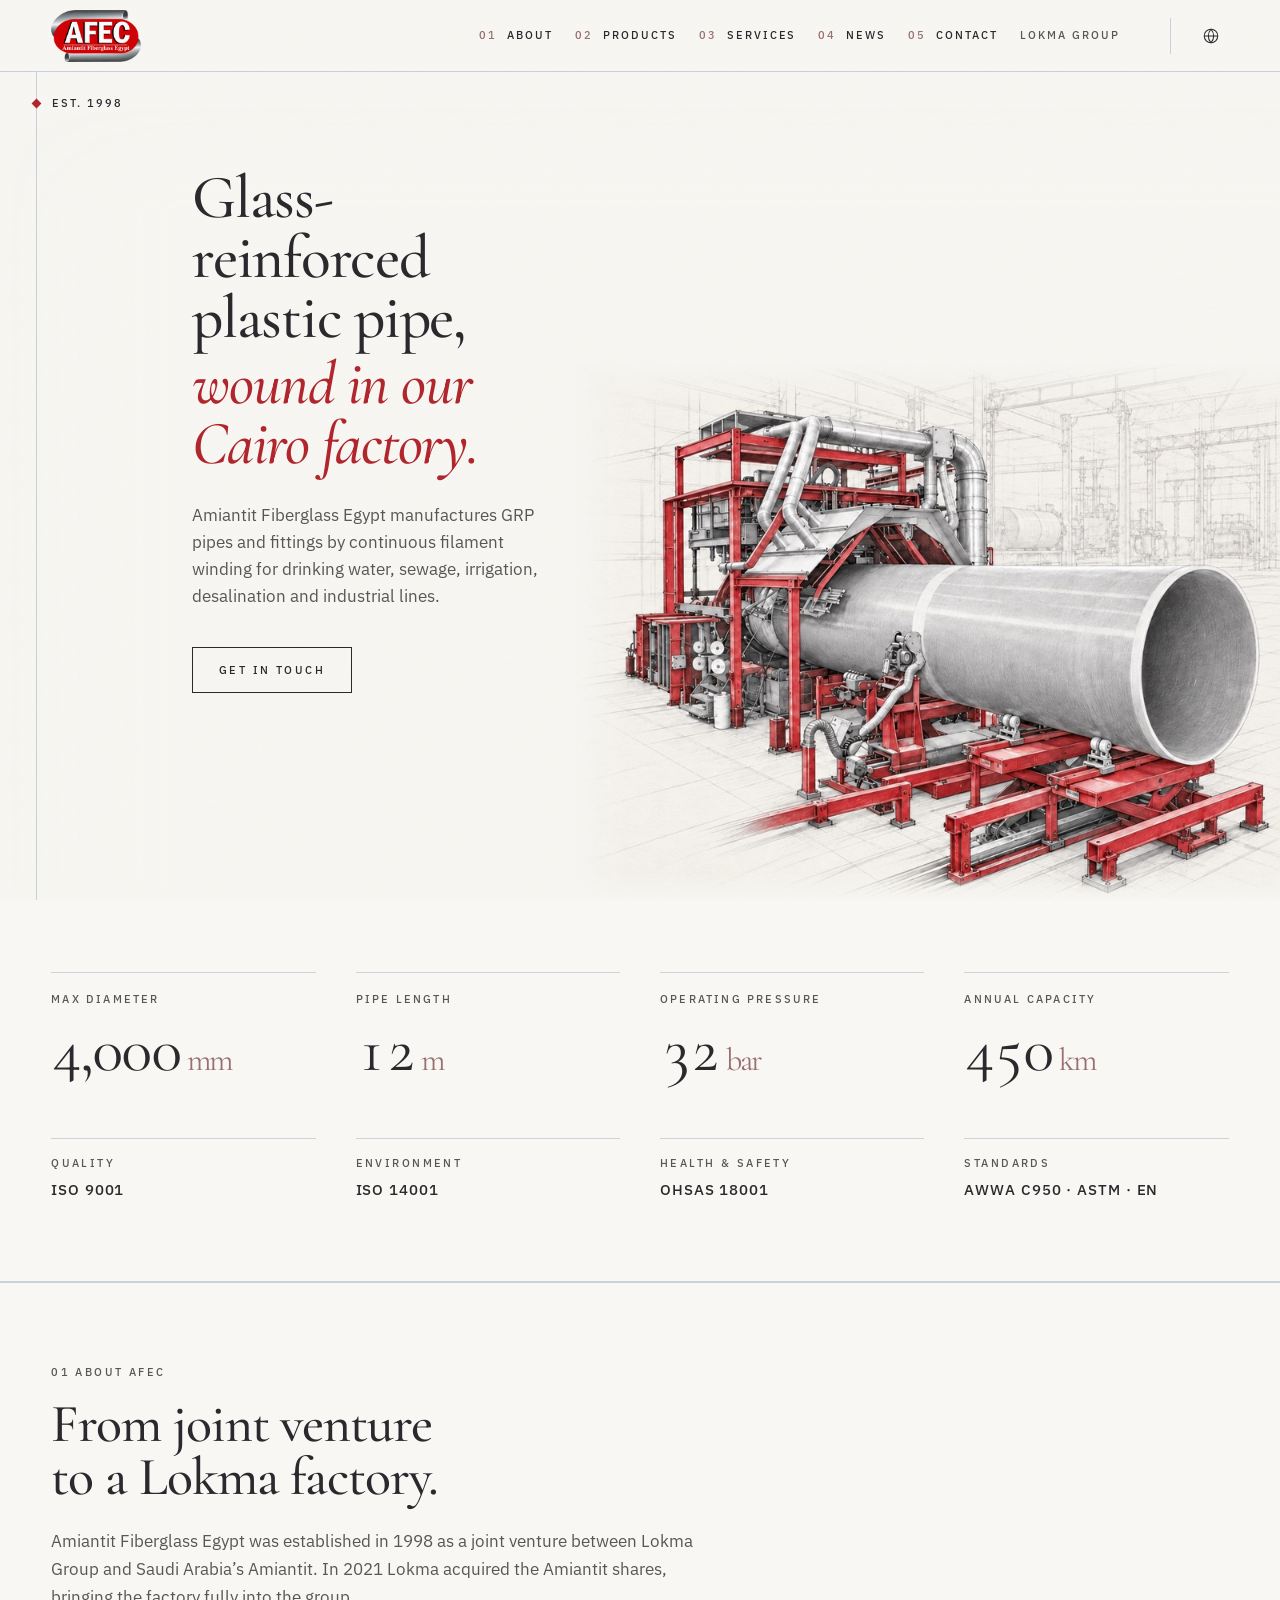
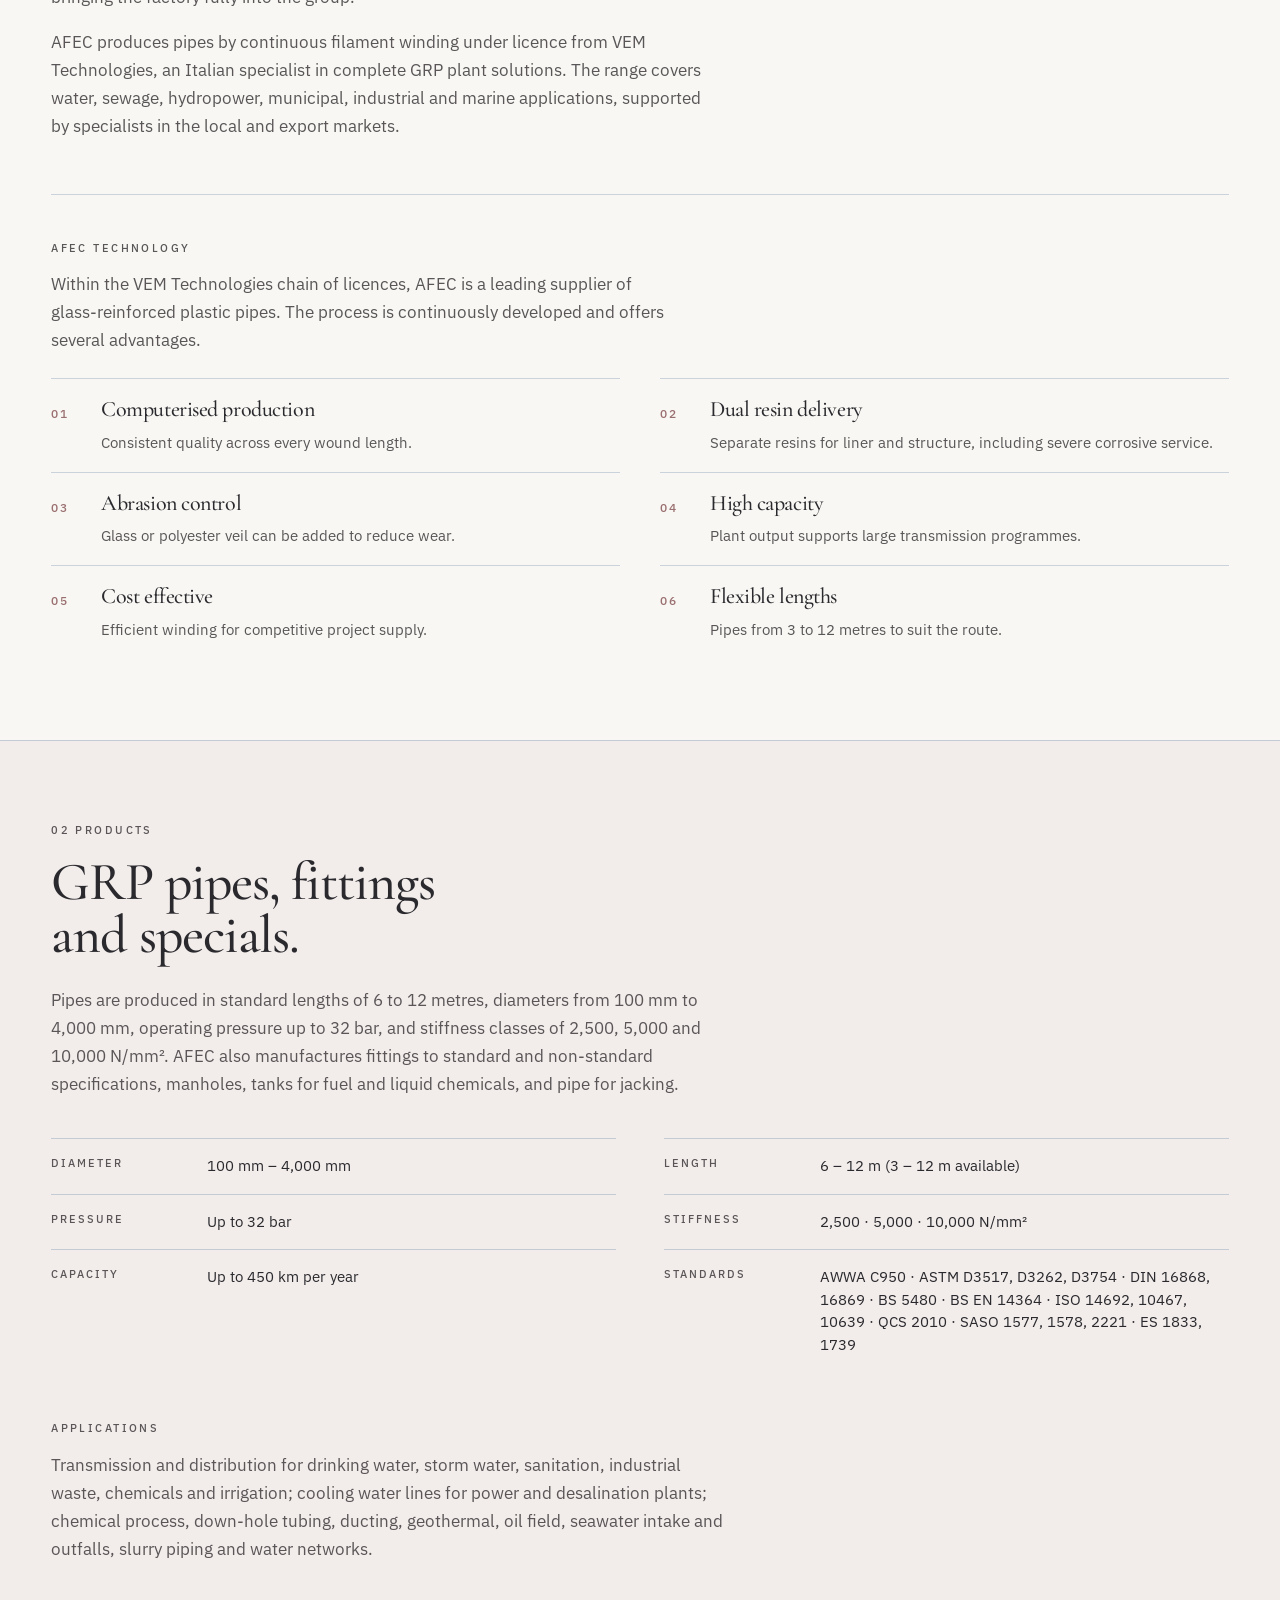
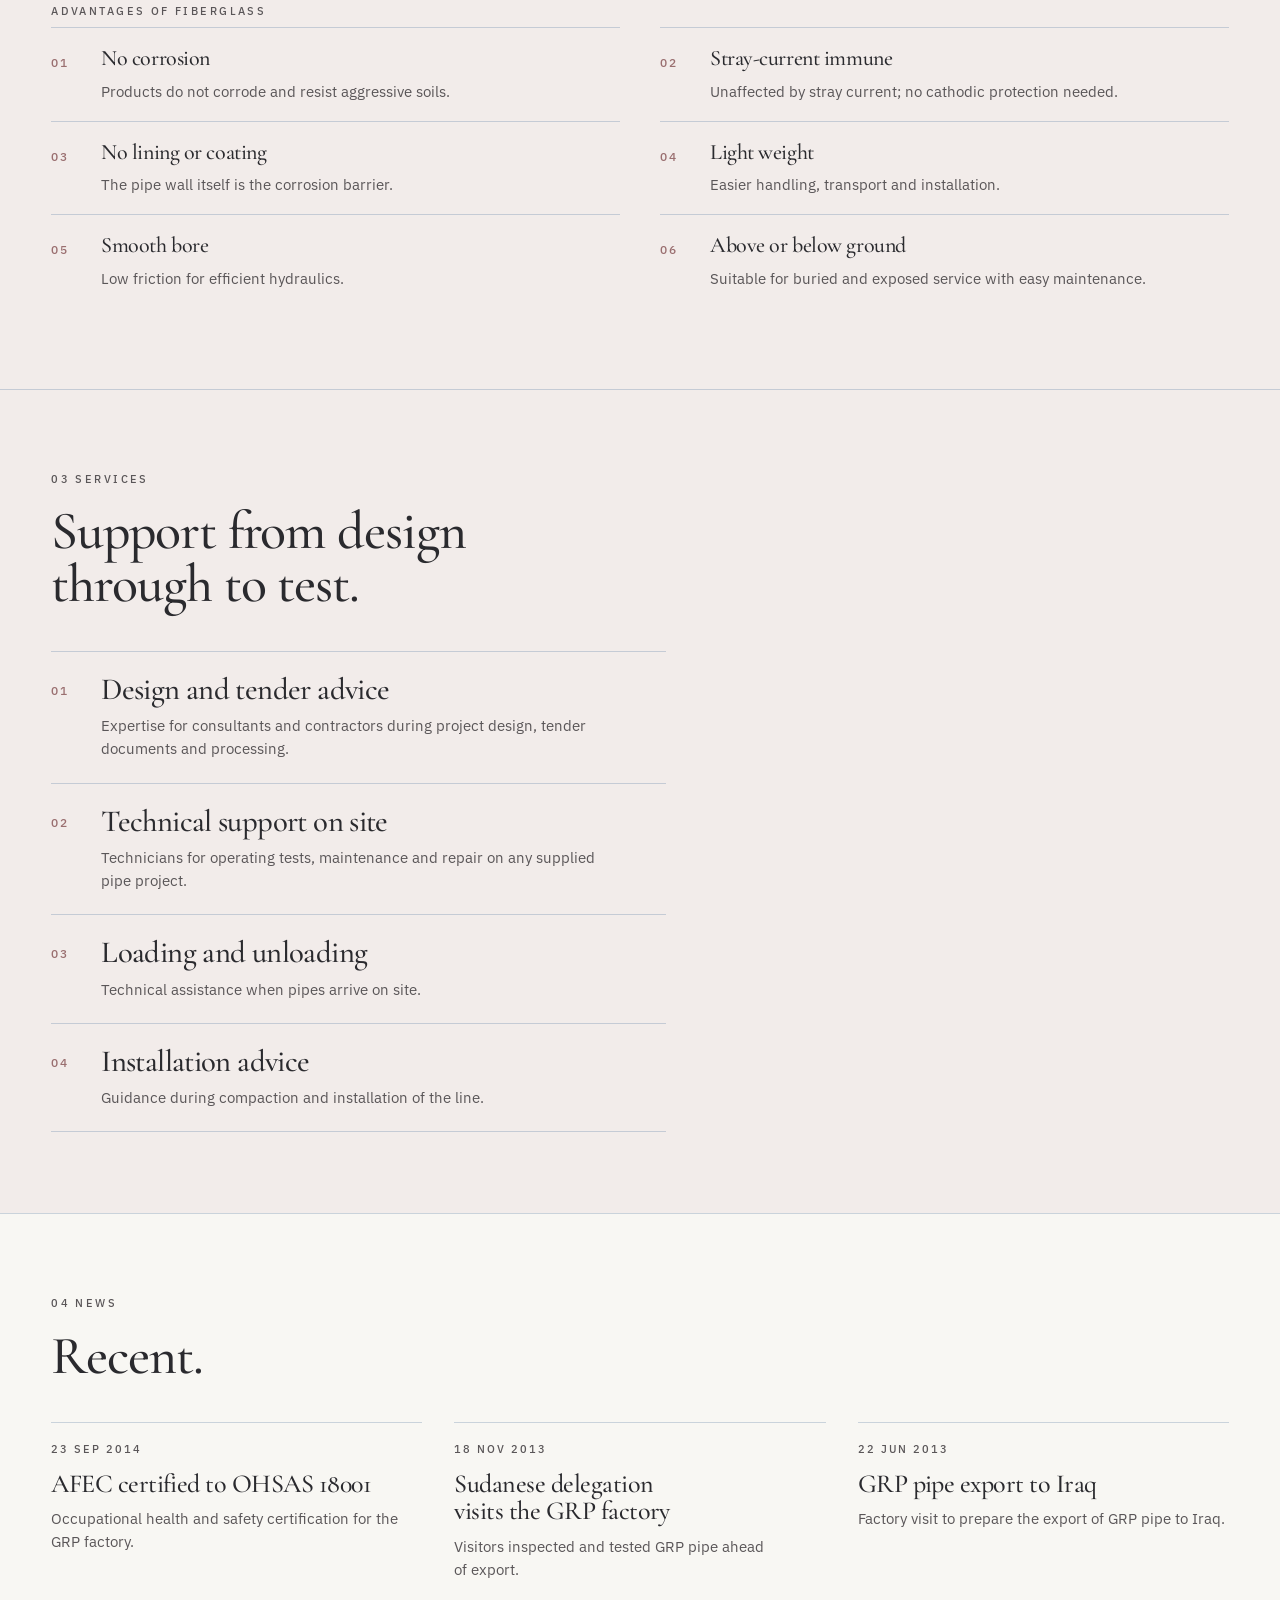
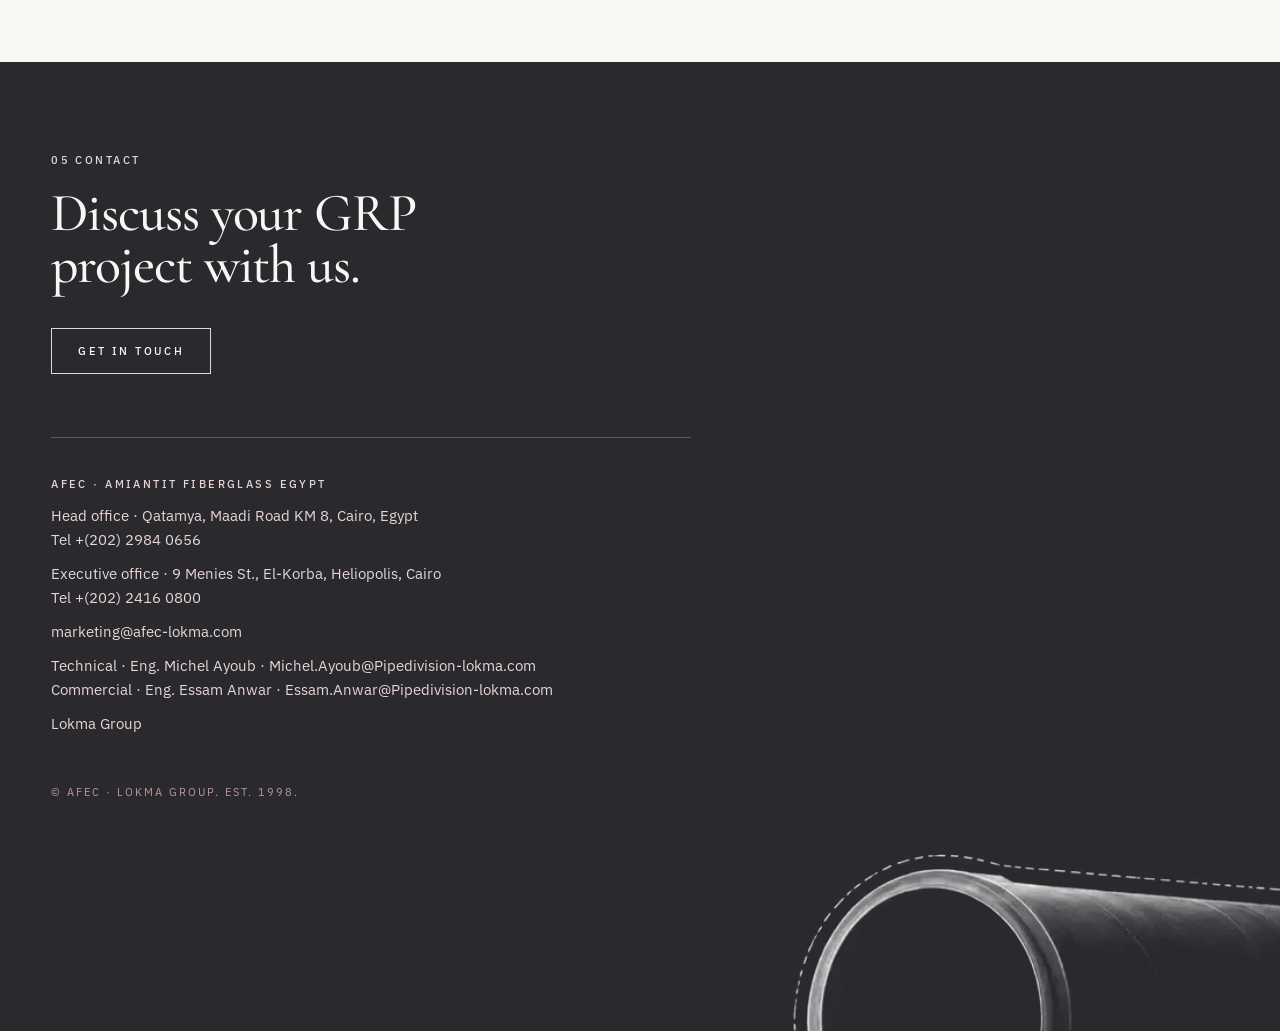
==== commit 89f58900: "Add French and Arabic locales with RTL hero plates and homepage polish. Mirror hero artwork in Arabi" ====
--- a/afec/index.html
+++ b/afec/index.html
@@ -305,13 +305,6 @@
           <p>Technical · Eng. Michel Ayoub · <a href="mailto:Michel.Ayoub@Pipedivision-lokma.com">Michel.Ayoub@Pipedivision-lokma.com</a><br>Commercial · Eng. Essam Anwar · <a href="mailto:Essam.Anwar@Pipedivision-lokma.com">Essam.Anwar@Pipedivision-lokma.com</a></p>
           <p><a href="../index.html">Lokma Group</a></p>
         </address>
-        <form class="newsletter" action="#" method="post">
-          <label class="kicker kicker-light" for="newsletter-email">Newsletter</label>
-          <div class="field">
-            <input id="newsletter-email" type="email" name="email" placeholder="Email address" autocomplete="email" required>
-            <button type="submit">Sign up</button>
-          </div>
-        </form>
       </div>
       <p class="colophon">© AFEC · Lokma Group. Est. 1998.</p>
     </section>
--- a/styles.css
+++ b/styles.css
@@ -644,19 +644,27 @@
 
 .product-list {
   display: grid;
-  grid-template-columns: repeat(3, 1fr);
+  grid-template-columns: repeat(3, minmax(0, 1fr));
   gap: 20px;
   margin: 0;
   padding: 0;
   list-style: none;
 }
 
+.product-list li {
+  display: flex;
+  min-width: 0;
+}
+
 .product-list a {
   display: flex;
+  flex: 1;
   flex-direction: row;
   align-items: center;
   justify-content: space-between;
   gap: 16px;
+  width: 100%;
+  min-width: 0;
   min-height: 88px;
   padding: 18px 20px;
   border: 1px solid var(--rule);
@@ -664,24 +672,21 @@
   transition: border-color 120ms ease;
 }
 
-.product-brand {
-  display: flex;
-  flex: none;
-  align-items: center;
-  gap: 10px;
+.product-logo:not(.product-logo-lockup) {
+  flex: 0 1 auto;
   min-width: 0;
-}
-
-.product-logo {
-  flex: none;
-  height: 34px;
+  max-height: 56px;
+  max-width: min(42%, 120px);
   width: auto;
-  max-width: min(52%, 200px);
+  height: auto;
   object-fit: contain;
   object-position: right center;
 }
 
-.product-logo-mark { height: 30px; max-width: none; }
+.product-logo-lockup {
+  height: 72px;
+  max-width: none;
+}
 
 .product-list a:hover {
   border-color: var(--navy);
@@ -690,10 +695,11 @@
 
 .product-card-main {
   display: flex;
+  flex: 1 0 auto;
   flex-direction: column;
   align-items: flex-start;
   gap: 10px;
-  min-width: 0;
+  min-width: max-content;
 }
 
 .product-visit {
@@ -701,6 +707,7 @@
   font-weight: 500;
   letter-spacing: 0.12em;
   text-transform: uppercase;
+  white-space: nowrap;
   color: var(--graphite);
   border-bottom: 1px solid var(--accent);
   padding-bottom: 2px;
@@ -721,15 +728,6 @@
   font-weight: 500;
   font-size: clamp(22px, 4vw, 28px);
   line-height: 1.1;
-}
-
-.product-brand span {
-  font-size: 11px;
-  font-weight: 500;
-  letter-spacing: 0.18em;
-  text-transform: uppercase;
-  color: var(--graphite);
-  white-space: nowrap;
 }
 
 /* 4. Services — powder-blue plate, copy in the clear left side */
@@ -1179,7 +1177,7 @@
   line-height: 1.55;
 }
 
-/* 9. Contact — navy plate, invitation, details, newsletter */
+/* 9. Contact — navy plate, invitation and details */
 
 .contact {
   padding: clamp(80px, 10vh, 130px) var(--gutter) clamp(180px, 18vw, 300px);
@@ -1192,9 +1190,7 @@
 .contact-invite h2 { margin-top: 18px; }
 
 .contact-grid {
-  display: grid;
-  grid-template-columns: 1.2fr 1fr;
-  gap: 40px;
+  max-width: 40em;
   margin-top: clamp(56px, 7vh, 88px);
   padding-top: 32px;
   border-top: 1px solid var(--rule-light);
@@ -1214,44 +1210,6 @@
 .contact-grid a { text-decoration: none; }
 
 .contact-grid a:hover { color: var(--paper); border-bottom: 1px solid var(--accent); }
-
-.newsletter .field {
-  display: flex;
-  margin-top: 12px;
-  border: 1px solid color-mix(in srgb, var(--pale) 45%, transparent);
-}
-
-.newsletter input {
-  flex: 1;
-  min-width: 0;
-  padding: 12px 14px;
-  background: transparent;
-  border: 0;
-  color: var(--paper);
-  font: inherit;
-  font-size: 14px;
-}
-
-.newsletter input::placeholder { color: var(--draft); }
-
-.newsletter button {
-  padding: 0 18px;
-  border: 0;
-  border-left: 1px solid color-mix(in srgb, var(--pale) 45%, transparent);
-  background: transparent;
-  color: var(--paper);
-  font: inherit;
-  font-size: 11px;
-  font-weight: 500;
-  letter-spacing: 0.2em;
-  text-transform: uppercase;
-  cursor: pointer;
-}
-
-.newsletter button:hover {
-  background: var(--paper);
-  color: var(--navy);
-}
 
 .colophon {
   margin: 48px 0 0;
@@ -1276,18 +1234,29 @@
   width: auto;
 }
 
-.wordmark-name span {
-  font-family: var(--serif);
-  font-size: 22px;
-  font-weight: 500;
-  letter-spacing: -0.02em;
-  line-height: 1;
+.company-ameron {
+  --header: 104px;
+}
+
+.company-ameron .wordmark-name img {
+  height: 88px;
 }
 
 .company-hero {
   min-height: max(calc(100svh - var(--header)), 720px);
   background: var(--paper);
   color: var(--navy);
+}
+
+.company-hero .plate::after {
+  content: "";
+  position: absolute;
+  left: 0;
+  right: 0;
+  bottom: 0;
+  height: clamp(16px, 2.5vw, 28px);
+  background: linear-gradient(to bottom, transparent, var(--paper));
+  pointer-events: none;
 }
 
 .company-hero .plate img {
@@ -1623,8 +1592,6 @@
   }
 
   .archive-photo { max-width: 320px; }
-
-  .contact-grid { grid-template-columns: 1fr; }
 }
 
 @media (max-width: 700px) {
@@ -1646,17 +1613,47 @@
     padding-bottom: 76vw; /* bottom 42% of a 180vw plate */
   }
 
-  /* Company copy runs longer; give the button a little air above the drawing. */
-  .company-hero { padding-bottom: 82vw; }
-
-  .hero .plate,
-  .company-hero .plate { height: 180vw; }
-
-  /* Mobile plates fill the width; soften the boundary where the drawing starts. */
+  /*
+   * Company mobile plates: a shorter band anchored to the section foot (not the
+   * full 180vw homepage canvas). Desktop contain rules must not apply here.
+   */
+  .company-hero { padding-bottom: 66vw; }
+
+  .hero .plate { height: 180vw; }
+
+  .company-hero .plate { height: 76vw; }
+
   .company-hero .plate img {
+    position: static;
+    inset: auto;
+    right: auto;
+    bottom: auto;
     width: 100%;
-    -webkit-mask-image: linear-gradient(to bottom, transparent 52%, #000 64%);
-    mask-image: linear-gradient(to bottom, transparent 52%, #000 64%);
+    height: 100%;
+    max-width: none;
+    max-height: none;
+    object-fit: cover;
+    object-position: center bottom;
+    /*
+     * Fade in where the drawing starts, and a short fade out at the foot so the
+     * plate does not end in a hard line above the figures block.
+     */
+    -webkit-mask-image: linear-gradient(
+      to bottom,
+      transparent 0%,
+      #000 20%,
+      #000 96%,
+      transparent 100%
+    );
+    mask-image: linear-gradient(
+      to bottom,
+      transparent 0%,
+      #000 20%,
+      #000 96%,
+      transparent 100%
+    );
+    -webkit-mask-composite: unset;
+    mask-composite: unset;
   }
 
   .hero-copy,
@@ -1682,6 +1679,10 @@
   .contact { padding-bottom: 44vw; }
 
   .contact .plate { height: 120vw; }
+
+  .company-hero + .figures {
+    padding-top: clamp(36px, 5vh, 48px);
+  }
 }
 
 @media (max-width: 640px) {
@@ -1697,7 +1698,7 @@
 
   .wordmark-name img { height: 44px; }
 
-  .wordmark-name span { font-size: 18px; }
+  .company-ameron .wordmark-name img { height: 64px; }
 
   .numbers,
   .certs,
@@ -1709,6 +1710,108 @@
   .spec-table div { grid-template-columns: 1fr; gap: 6px; }
 }
 
+html[lang="ar"] {
+  --serif: "IBM Plex Sans Arabic", "IBM Plex Sans", "Helvetica Neue", sans-serif;
+  --sans: "IBM Plex Sans Arabic", "IBM Plex Sans", "Helvetica Neue", sans-serif;
+}
+
+html[lang="ar"] body,
+html[lang="ar"] h1,
+html[lang="ar"] h2,
+html[lang="ar"] h3,
+html[lang="ar"] .kicker,
+html[lang="ar"] nav a,
+html[lang="ar"] .datum-line,
+html[lang="ar"] .button,
+html[lang="ar"] .colophon,
+html[lang="ar"] .text-link,
+html[lang="ar"] th,
+html[lang="ar"] .map-caption-text,
+html[lang="ar"] .map-credit {
+  letter-spacing: 0;
+  text-transform: none;
+}
+
+html[dir="rtl"] nav { margin-left: 0; margin-right: auto; }
+
+html[dir="rtl"] .lang {
+  margin-left: 0;
+  margin-right: 22px;
+  padding-left: 0;
+  padding-right: 22px;
+  border-left: 0;
+  border-right: 1px solid var(--rule);
+}
+
+html[dir="rtl"] .lang-menu {
+  right: auto;
+  left: 0;
+  transform-origin: calc(var(--lang-trigger-size) / 2) -8px;
+}
+
+html[dir="rtl"] .lang-menu::before {
+  right: auto;
+  left: calc(var(--lang-trigger-size) / 2 - 5px - 3px);
+}
+
+html[dir="rtl"] .datum { left: auto; right: 36px; }
+
+html[dir="rtl"] .diamond { left: auto; right: -3.5px; }
+
+html[dir="rtl"] .datum-lines { left: auto; right: 16px; }
+
+html[dir="rtl"] .datum-line { transform: translateX(16px); }
+
+html[dir="rtl"] .hero-copy { padding: 96px 220px 240px 0; }
+
+html[dir="rtl"] .company-hero .hero-copy { padding: 96px clamp(72px, 15vw, 220px) 160px 0; }
+
+html[dir="rtl"] .hero .plate img,
+html[dir="rtl"] .company-hero .plate img {
+  transform: scaleX(-1);
+}
+
+html[dir="rtl"] .hero .plate img { object-position: right bottom; }
+
+html[dir="rtl"] .company-hero .plate img {
+  right: auto;
+  left: 0;
+}
+
+html[dir="rtl"] .story-copy { padding-left: 0; padding-right: 72px; }
+
+html[dir="rtl"] .timeline-body { transform-origin: right 16px; }
+
+@media (max-width: 1100px) {
+  html[dir="rtl"] header {
+    grid-template-areas:
+      "lang brand"
+      "nav nav";
+  }
+
+  html[dir="rtl"] .lang {
+    margin-right: 0;
+    padding-right: 0;
+    border-right: 0;
+  }
+}
+
+@media (max-width: 700px) {
+  html[dir="rtl"] .hero-copy,
+  html[dir="rtl"] .company-hero .hero-copy {
+    padding: 128px 64px 0 var(--gutter);
+  }
+
+  html[dir="rtl"] .story-copy { padding-right: 0; }
+}
+
+@media (max-width: 640px) {
+  html[dir="rtl"] .datum { right: 20px; }
+
+  html[dir="rtl"] .hero-copy,
+  html[dir="rtl"] .company-hero .hero-copy { padding-right: 28px; }
+}
+
 @media (prefers-reduced-motion: reduce) {
   html { scroll-behavior: auto; }
 
